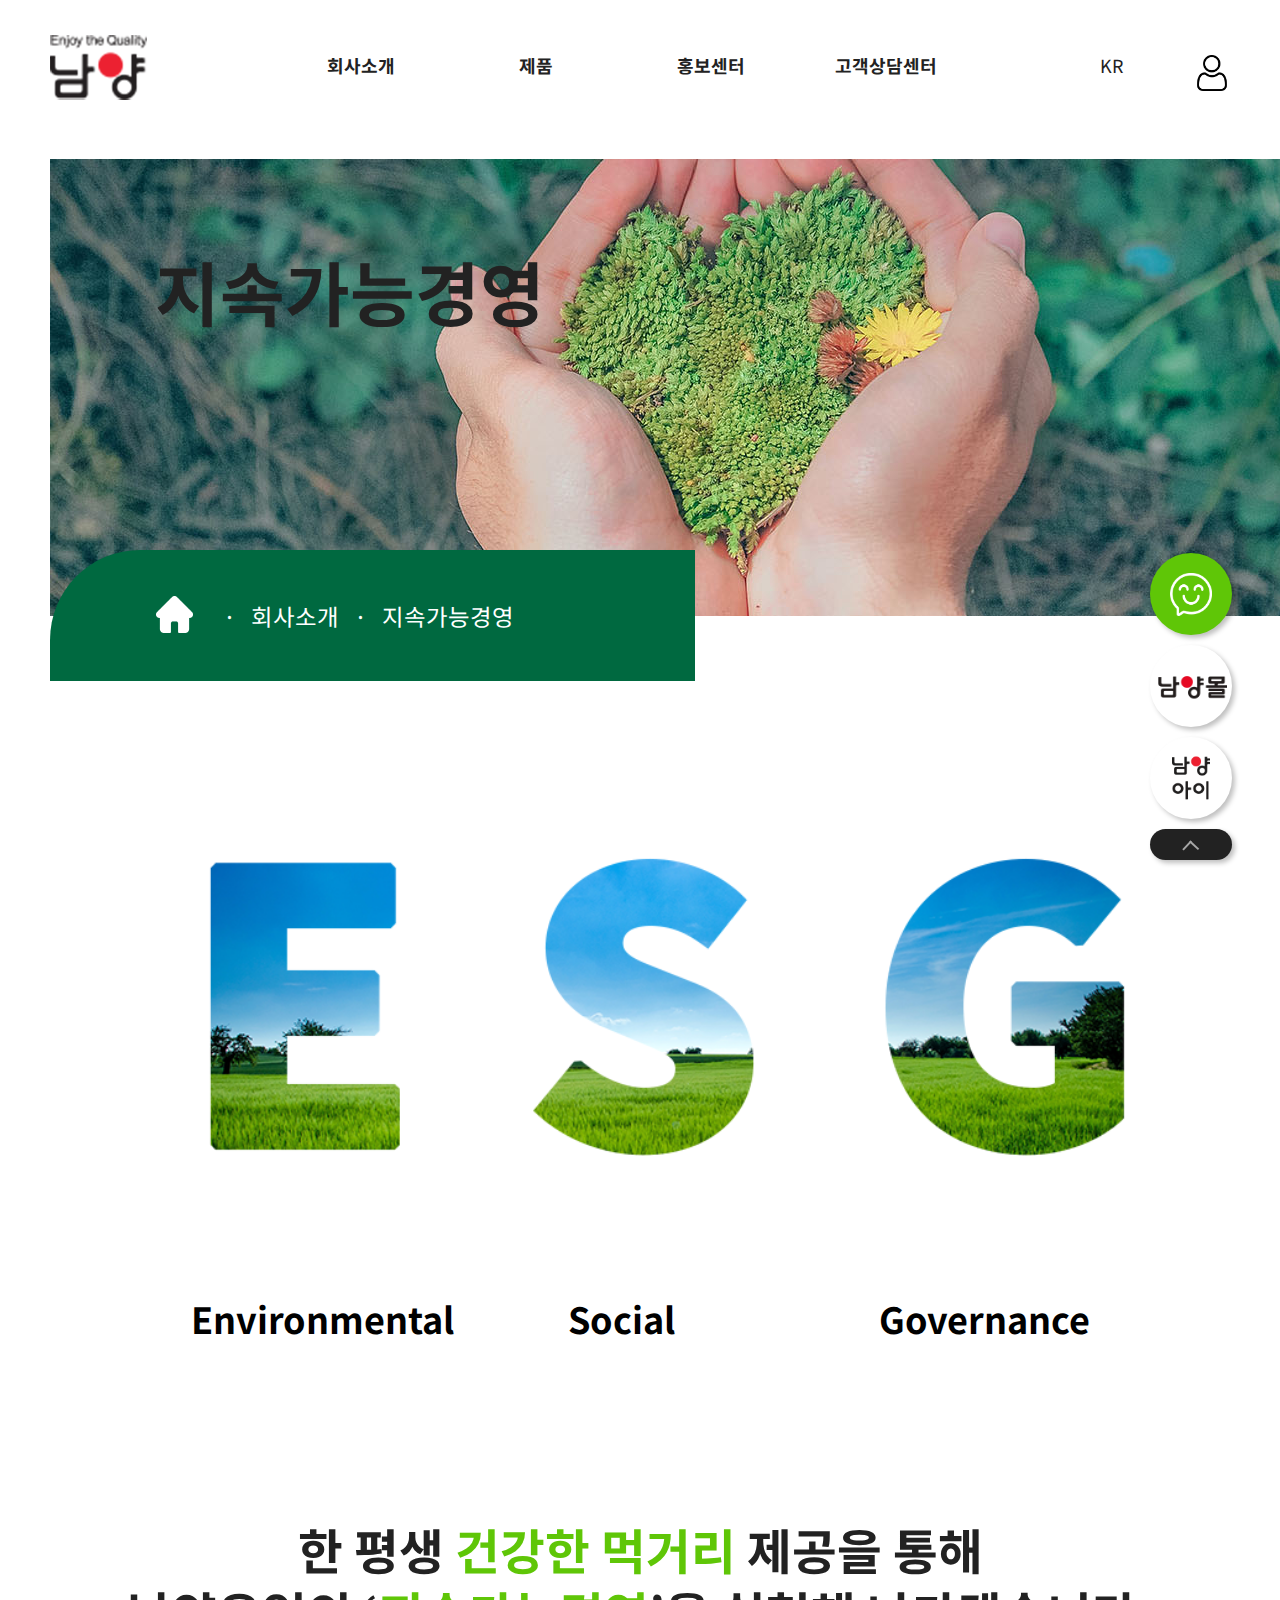
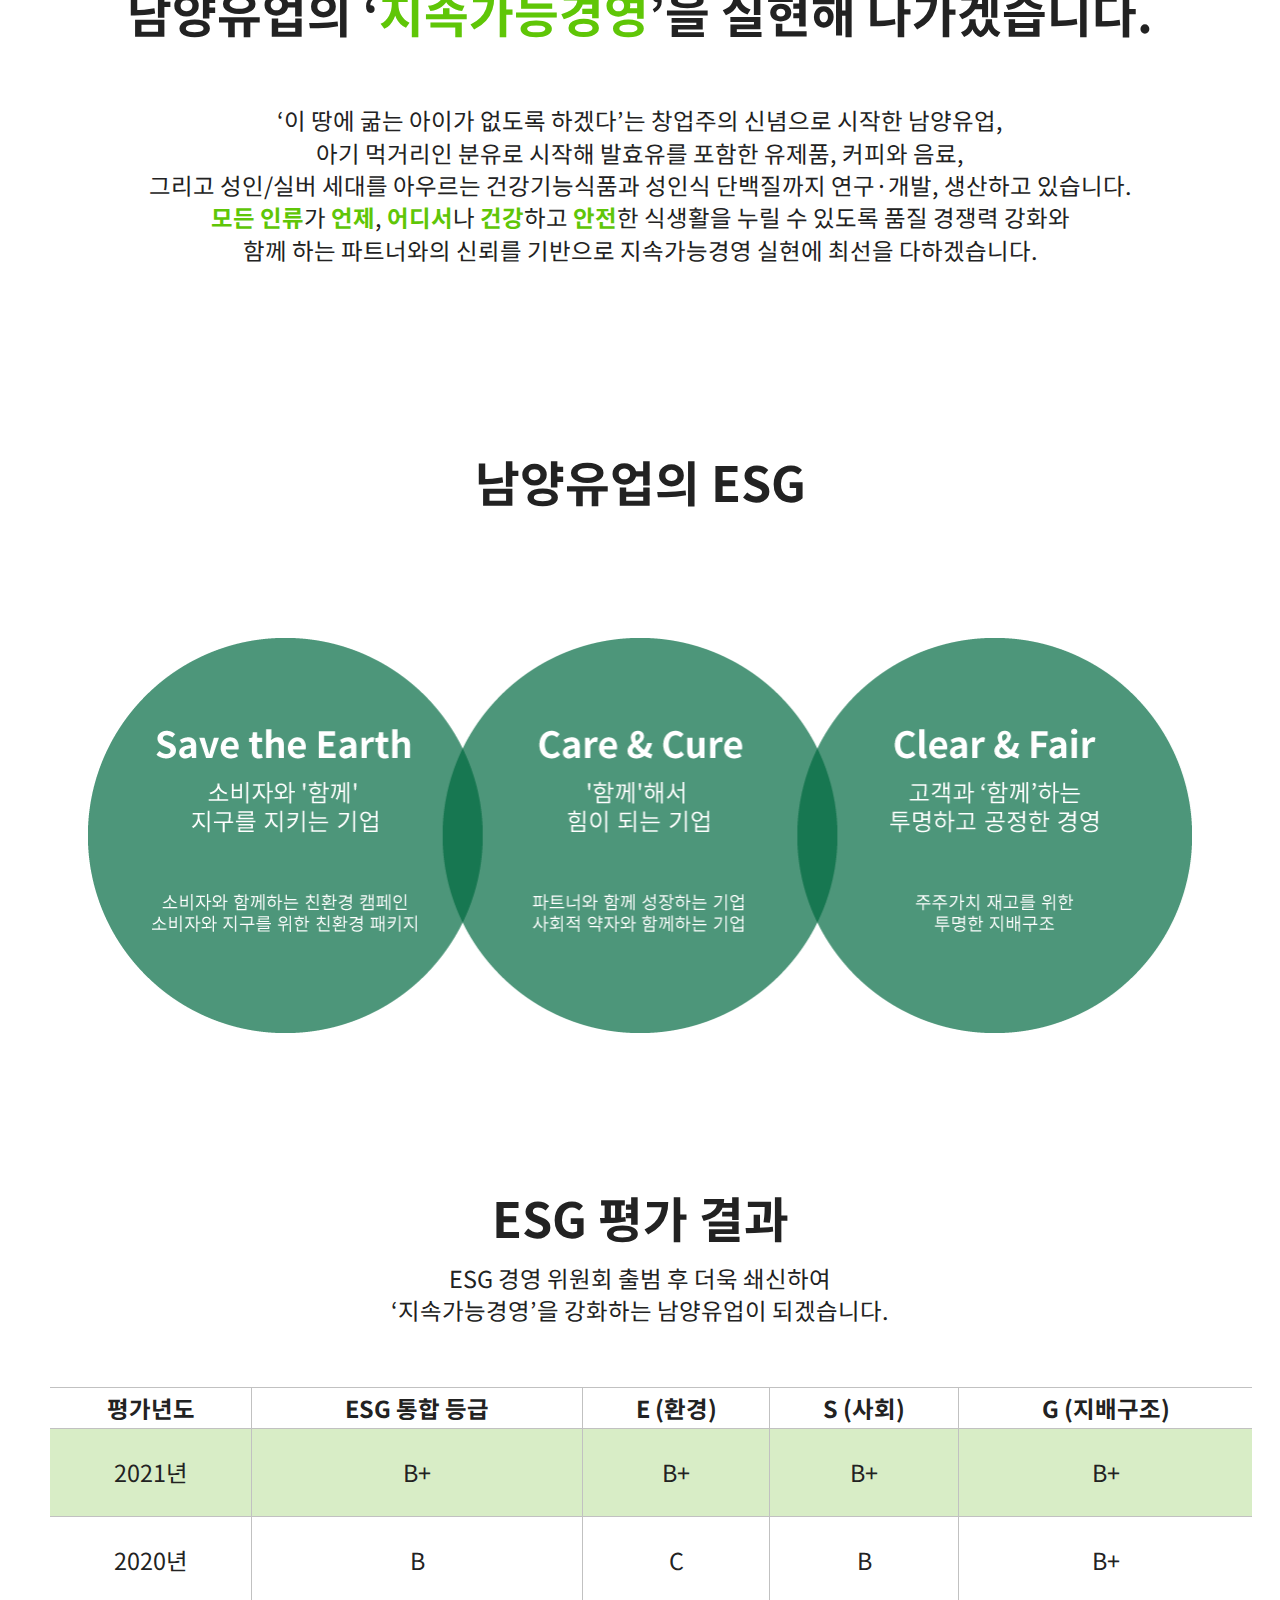
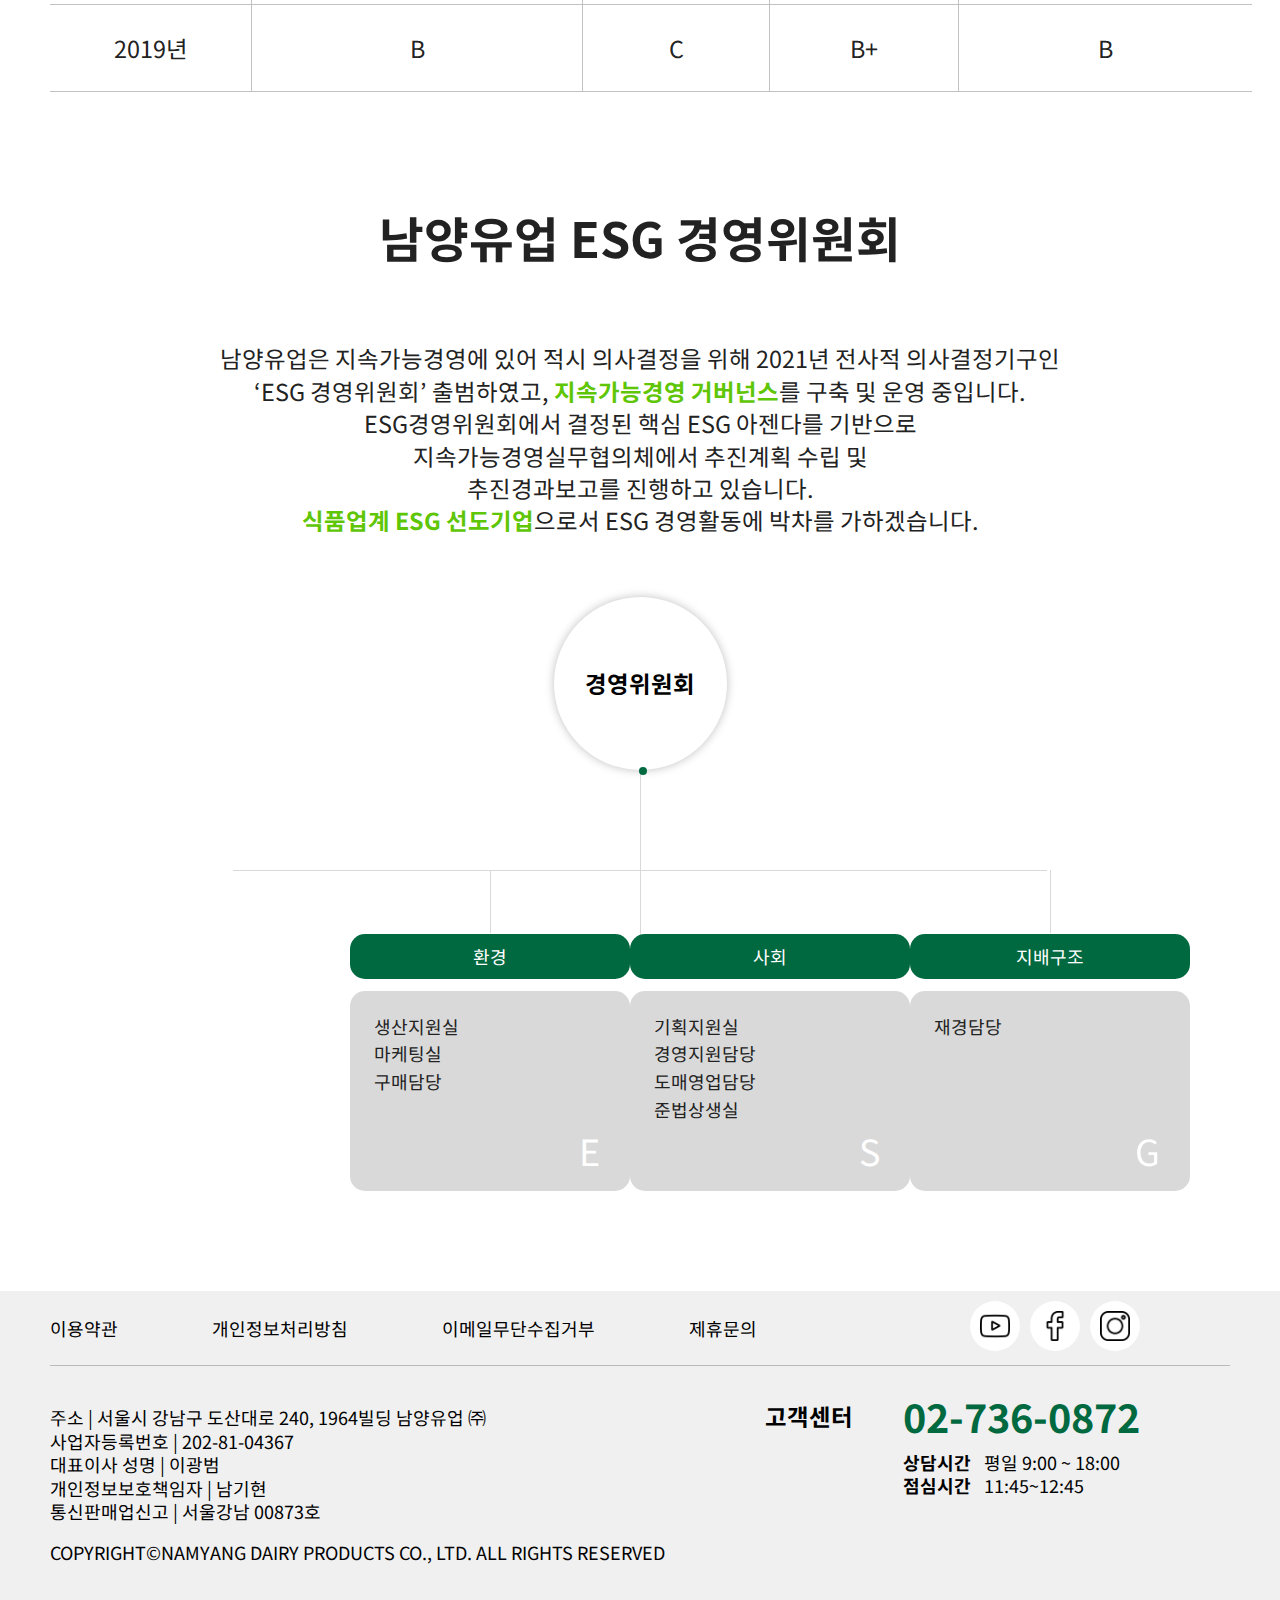
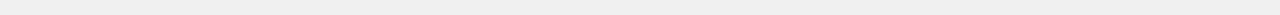
==== sub.html @ 86714fca "220912_1" ====
<!DOCTYPE html>
<html lang="en">
<head>
    <meta charset="UTF-8">
    <meta http-equiv="X-UA-Compatible" content="IE=edge">
    <meta name="viewport" content="width=device-width, initial-scale=1.0">
    <title>남양유업 회사소개</title>

    <link href="css/common.css" rel="stylesheet" type="text/css">
    <link href="css/sub_style.css" rel="stylesheet" type="text/css">

    <script src="js/jquery-3.1.1.min.js"></script>
    <script src="js/jquery-migrate-3.0.0.js"></script>


    <script src="js/header_scroll.js"></script>
    <script src="js/quick.js"></script>
</head>
<body>
<header id="sub_header">
    <div class="inner flex">
      <div class="logo"><a href="index.html"><img src="images/namyang_logo.png" alt="남양유업 로고"></a></div>
      <nav id="nav">
        <ul class="sub_gnb flex">
          <li>
            <a href="sub.html">회사소개</a>
            <ul class="depth2">
              <li><a href="sub.html">남양유업소개</a></li>
              <li><a href="sub.html">품질안전관리</a></li>
              <li><a href="sub.html">지속가능경영</a></li>
            </ul><!--depth2끝-->
          </li><!--회사소개 끝-->
          <li>
            <a href="sub.html">제품</a>
            <ul class="depth2">
              <li><a href="sub.html">우유/두유</a></li>
              <li><a href="sub.html">커피/음료</a></li>
              <li><a href="sub.html">발효유/치즈</a></li>
              <li><a href="sub.html">크림/버터</a></li>
              <li><a href="sub.html">건강식품</a></li>
              <li><a href="sub.html">아기용</a></li>
            </ul><!--depth2끝-->
          </li><!--제품 끝-->
          <li>
            <a href="sub.html">홍보센터</a>
            <ul class="depth2">
              <li><a href="sub.html">남양뉴스</a></li>
              <li><a href="sub.html">영상관</a></li>
            </ul><!--depth2끝-->
          </li><!--홍보센터 끝-->
          <li>
            <a href="sub.html">고객상담센터</a>
          </li><!--고객상담센터 끝-->
        </ul>
      </nav>
      <div class="flex">
        <div class="language">
          <p class="btn_lang">KR</p>
          <div id="content">
            <p>KR</p>
            <p>EN</p>
            <p>CN</p>
          </div>
        </div>
        <div class="header_icon">
          <a href="#"><img src="images/mypage_black.png"></a>
        </div>
      </div>
    </div>
  </header>
  <div class="inner">
    <section id="main_tit">
      <img src="images/sub_main.jpg" alt="지속가능경영 사진">
      <h1>지속가능경영</h1>
      <div class="tit_bread flex">
        <img src="images/home.png" alt="홈 아이콘">
        <p><span>·</span>회사소개<span>·</span>지속가능경영</p>
      </div>
    </section>
    <section id="section1">
      <div class="esg">
        <img src="images/ESG.png" alt="ESG 글씨">
        <div class="esg_txt flex">
          <p>Environmental</p>
          <p>Social</p>
          <p>Governance</p>
        </div>
      </div>
    </section>
    <section id="section2">
      <h2 class="sec2_tit">
        한 평생 <span>건강한 먹거리</span> 제공을 통해<br>
        남양유업의 ‘<span>지속가능경영</span>’을 실현해 나가겠습니다.
      </h2>
      <p class="sec2_txt">
        ‘이 땅에 굶는 아이가 없도록 하겠다’는 창업주의 신념으로 시작한 남양유업,<br>
        아기 먹거리인 분유로 시작해 발효유를 포함한 유제품, 커피와 음료,<br>
        그리고 성인/실버 세대를 아우르는 건강기능식품과 성인식 단백질까지 연구·개발, 생산하고 있습니다.<br>
        <span>모든 인류</span>가 <span>언제</span>, <span>어디서</span>나 <span>건강</span>하고 <span>안전</span>한 식생활을 누릴 수 있도록 품질 경쟁력 강화와<br>
        함께 하는 파트너와의 신뢰를 기반으로 지속가능경영 실현에 최선을 다하겠습니다.
      </p>
    </section>
    <section id="section3">
      <h2 class="sec3_tit">남양유업의 ESG</h2>
      <img src="images/sub_pc.png" alt="남양유업 ESG 설명" class="circle_txt">
    </section>
    <section id="section4">
      <h2 class="sec4_tit">ESG 평가 결과</h2>
      <p class="sec4_txt">ESG 경영 위원회 출범 후 더욱 쇄신하여<br>
        ‘지속가능경영’을 강화하는 남양유업이 되겠습니다.</p>
      <div class="sec4_table">
        <table border="0">
          <tr>
            <th>평가년도</th>
            <th>ESG 통합 등급</th>
            <th>E (환경)</th>
            <th>S (사회)</th>
            <th>G (지배구조)</th>
          </tr>
          <tr>
            <td>2021년</td>
            <td>B+</td>
            <td>B+</td>
            <td>B+</td>
            <td>B+</td>
          </tr>
          <tr>
            <td>2020년</td>
            <td>B</td>
            <td>C</td>
            <td>B</td>
            <td>B+</td>
          </tr>
          <tr>
            <td>2019년</td>
            <td>B</td>
            <td>C</td>
            <td>B+</td>
            <td>B</td>
          </tr>
        </table>
      </div>
    </section>
    <section id="section5">
      <h2 class="sec5_tit">남양유업 ESG 경영위원회</h2>
      <p class="sec5_txt">
        남양유업은 지속가능경영에 있어 적시 의사결정을 위해 2021년 전사적 의사결정기구인<br>
        ‘ESG 경영위원회’ 출범하였고, <span>지속가능경영 거버넌스</span>를 구축 및 운영 중입니다.<br>
        ESG경영위원회에서 결정된 핵심 ESG 아젠다를 기반으로 <br>
        지속가능경영실무협의체에서 추진계획 수립 및<br>
        추진경과보고를 진행하고 있습니다. <br>
        <span>식품업계 ESG 선도기업</span>으로서 ESG 경영활동에 박차를 가하겠습니다.
      </p>
      <div class="sec5_chart">
        <p><span>경영위원회</span></p>
        <div class="flex">
          <div class="chart_cont">
            <p class="cont_tit">환경</p>
            <div>
              <p>생산지원실</p>
              <p>마케팅실</p>
              <p>구매담당</p>
            </div>
            <p class="cont_eng">E</p>
          </div>
          <div class="chart_cont">
            <p class="cont_tit">사회</p>
            <div>
              <p>기획지원실</p>
              <p>경영지원담당</p>
              <p>도매영업담당</p>
              <p>준법상생실</p>
            </div>
            <p class="cont_eng">S</p>
          </div>
          <div class="chart_cont">
            <p class="cont_tit">지배구조</p>
            <div>
              <p>재경담당</p>
            </div>
            <p class="cont_eng">G</p>
          </div>
        </div>
      </div>
    </section>
  </div>
  <footer id="footer">
    <div class="inner">
      <div class="foot_top flex">
        <div class="flex">
          <div class="foot_txt1 flex">
            <a href="#none">이용약관</a>
            <a href="#none">개인정보처리방침</a>
            <a href="#none">이메일무단수집거부</a>
            <a href="#none">제휴문의</a>
          </div>
          <div class="foot_icon flex">
            <a href="#none"><span><img src="images/youtube.png" alt="유튜브아이콘"></span></a>
            <a href="#none"><span><img src="images/facebook.png" alt="페이스북아이콘"></span></a>
            <a href="#none"><span><img src="images/instagram.png" alt="인스타그램아이콘"></span></a>
          </div>
        </div>
      </div> <!--top-->
      <div class="foot_bottom flex">
        <div class="foot_txt2">
          <p>주소 | 서울시 강남구 도산대로 240, 1964빌딩 남양유업 ㈜</p>
          <p>사업자등록번호 |  202-81-04367</p>
          <p>대표이사 성명 | 이광범</p>
          <p>개인정보보호책임자 | 남기현</p>
          <p>통신판매업신고 | 서울강남 00873호</p>
          <p>COPYRIGHT©NAMYANG DAIRY PRODUCTS CO., LTD. ALL RIGHTS RESERVED</p>
        </div>
        <div class="foot_txt3 flex">
          <h4>고객센터</h4>
          <div>
            <a href="#none">02-736-0872</a>
            <p><b>상담시간</b>평일  9:00 ~ 18:00</p>
            <p><b>점심시간</b>11:45~12:45</p>
          </div>
        </div>
      </div> <!--bottom-->
    </div> <!--inner-->
  </footer>
  <div id="quick_btn">
    <div class="consulting">
      <button class="con_btn"><span><img src="images/consulting_icon.png" alt="상담하기"></span></button>
      <div class="consulting_box">
        <h4><span>제품</span>과 <span>가정배달</span>에 관련된 상담은<br>
          여기에 적어주세요</h4>
        <div>
          <div class="name">
            <label>이름을 입력해주세요.</label>
            <input type="text" placeholder="이름을 입력해주세요.">
          </div>
          <div class="phone">
            <label>전화번호를 입력해주세요.</label>
            <input type="text" placeholder="전화번호를 입력해주세요.">
          </div>
          <textarea placeholder="내용을 입력해주세요."></textarea>
        </div>
        <button>제출하기</button>
      </div>
    </div>
    <div class="namyangmall">
      <button class="mall_btn"><span><img src="images/namyangmall_logo.png" alt="남양몰"></span></button>
      <a href="#none"><img src="images/quick_namyangmall.jpg" alt="남양몰 배너" class="mall_on"></a>
    </div>
    <div class="namyangi">
      <button class="i_btn"><span><img src="images/namyangi_logo.png" alt="남양아이"></span></button>
     <a href="#none"><img src="images/quick_namyangi.jpg" alt="남양아이 배너" class="i_on"></a>
    </div>
    <button class="top_btn">위로가기</button>
  </div>
</body>
</html>
---- css/common.css ----
@charset "utf-8";

/*googleips 웹폰트 css 파일 불러오기*/
@import url('https://fonts.googleapis.com/css2?family=Noto+Sans+KR:wght@400;700&display=swap');
/*font-family: 'Nanum Gothic', sans-serif;
font-family: 'Nanum Myeongjo', serif;
font-family: 'Galada', cursive; */


/* 저장된 글꼴 파일 선언*/
/* @font-face { font-family : font_gothic;    
                src : url(../font/NanumGothic.ttf); }  */
/* 웹사이트의 글꼴 파일 선언*/
/* @font-face { font-family : font_gothic;    
                src : url(http://uhbee.com/nanum.eot) ; }   */


* {margin:0; padding:0;
   font-size: inherit;
   font-weight: inherit;color:inherit}
html{font-size:18px; line-height:1.15em;}
body{ 
      color:#222222;
      font-family: 'Noto Sans KR', sans-serif }
ul, ol, li{list-style-type:none}
svg,img,embed,object,iframe,fieldset {
  vertical-align: bottom;border:none;}
hr {clear:both;border:none}
a {color:inherit;text-decoration:none;background-color:transparent}
b,strong {font-weight: bolder;}
small {font-size: 80%;}
sub,sup {font-size: 75%;line-height: 0;position: relative;vertical-align: baseline;}
sub {bottom: -0.25em;}
sup {  top: -0.5em;}
table{border-collapse:collapse}
caption {  text-align: left;}
td,th { vertical-align: top; padding: 0;}
th { text-align: left;  font-weight: bold; }

button,input,optgroup,select,textarea {-webkit-appearance: none; /* 1 */
  appearance: none;
  vertical-align: middle;
  color: inherit;
  font: inherit;
  background: transparent;
  padding: 0;
  margin: 0;
  border-radius: 0;
  text-align: inherit;
  text-transform: inherit; /* 2 */
  color:inherit;font-size:inherit;
  font-family:inherit;
  outline:0
}
[type="checkbox"] {
  -webkit-appearance: checkbox;
  appearance: checkbox;
}

[type="radio"] {
  -webkit-appearance: radio;
  appearance: radio;
}
/*** Correct cursors for clickable elements. */
button,[type="button"],[type="reset"],[type="submit"] {
  cursor: pointer;
}

button:disabled,[type="button"]:disabled,[type="reset"]:disabled,[type="submit"]:disabled {
  cursor: default;
}
select:disabled {
  opacity: inherit;
}
progress {
  vertical-align: baseline;
}
textarea {
  overflow: auto;
}

[type="number"]::-webkit-inner-spin-button,
[type="number"]::-webkit-outer-spin-button {
  height: auto;
}
[type="search"] {
  outline-offset: -2px; /* 1 */
}
[type="search"]::-webkit-search-decoration {
  -webkit-appearance: none;
}
::-webkit-file-upload-button {
  -webkit-appearance: button; /* 1 */
  font: inherit; /* 2 */
}
label[for] {
  cursor: pointer;
}
details {
  display: block;
}
summary {
  display: list-item;
}
---- css/sub_style.css ----
#wrap{
    overflow: hidden;
}

.inner{
    max-width:1920px; 
    /* min-width: 1200px;  */ /**반응형에서는 더이상 작아지면 안된다고 하는 것을 조심해야함. 반응형은 계속 작아져야함.**/
    margin: 0 auto;
    padding: 0 50px;
    box-sizing: border-box; /*box-sizing 안 주면 실질적으로 padding 때문에 width가  커짐*/
}

.flex{
    display: flex;
    flex-direction: row;
    flex-wrap: nowrap;
}

button{
    border: none;
}

b{
    font-weight: normal;
    display: block;
}

h1{
    font-size: 3.9rem;
    font-weight: 700;
    line-height: 5rem;
}

h2{
    font-size: 2.7rem;
    font-weight: 700;
    line-height: 5rem;}


#sub_header{}
#section{}
#footer{}

/*********************header****************************/
#sub_header{
    z-index: 9;
    position: absolute;
    width: 100%;
    height: 110px;
    /* padding-top: 55px; */
    transition: 1.5s;
    background-color: #ffffff;
}
#sub_header.on{
    background-color: #ffffff;
    color: #222222;
   height: 200px;
    transition: 0.5s;
}
#sub_header.on::before{
    content: '';
    width: 100%;
    height: 1px;
    background-color: #c7c7c7;
    display: block;
    position: absolute;
    top: 127px;
}
#sub_header .logo{
    padding-top: 35px;
}
#sub_header .logo a{
    width: 100%;
}
#sub_header .language{
    margin-right: 46px;
    width: 48px;
    padding-top: 55px;
}
#sub_header .language .btn_lang{
    height: 26px;
    color: #222222;
    align-items: center;
    transition: 1.5s;
    cursor: pointer;
}
#sub_header .language .btn_lang.on{
    color: #000000;
    transition: 0.5s;
}
#sub_header .language #content{
    background-color: #ffffff;
    width: 48px;
    height: 117px;
    border-radius: 10px;
    text-align: center;
    box-shadow: 0 0 4px rgba(0,0,0,0.2);
    margin-top: 20px;
    display: none;
    cursor: pointer;
}
#sub_header .language #content p{
    padding: 8px 0;
}


#sub_header .header_icon{
    padding-top: 55px;
}
#sub_header .header_icon img{
    height: 36px;
}
/*********************nav****************************/
#sub_header .flex{
    justify-content: space-between;
}
#sub_header .sub_gnb{
    padding-top: 55px;
}
#sub_header .sub_gnb > li{
    width: 115px;
    text-align: center;
    margin: 0 30px;
    position: relative;
}
#sub_header .sub_gnb > li > a{
    display: block;
    /* line-height: 100px; */
    font-size: 1rem;
    position: relative;
    font-weight: 700;
    color: #222222;
    height: 66px;
    transition: 1.5s;
}
#sub_header .sub_gnb > li > a.on{
    color: #000000;
    transition: 0.5s;
}
#sub_header .sub_gnb >li >a:hover{
    color:#006940;
}
#sub_header .sub_gnb > li > a::after{
    content: '';
    display: block;
    width: 100%;
    height: 3px;
    background-color: #006940;
    position: absolute;
    top: 70px;
    left: 0;
    transform: scaleX(0);
    transition: 0.5s;
}
#sub_header .sub_gnb > li > a:hover::after{
    transform: scaleX(1);
} /*추가적인  디자인 하고 싶을 때 이런 구조로 하기.*/
#sub_header .sub_gnb .depth2{
    position: absolute; /*top left bottom right 안 주면 그자리 그대로*/
    width: 100%; /*부모에 맞춰서 100%. 부모에게 position: relative 주기*/
    height: 0;
    overflow: hidden; /*height가 0이기때문에 숨겨짐*/
    /* margin: 25px 0; */
}
/*#sub_header .gnb li:hover depth2{hegith:200px; transition: 0.5s;}를 주면 각각의 li를 선택했을 때 그 li의 ul들만 나옴.*/
#sub_header .sub_gnb:hover .depth2{
    height: 200px; 
    transition: 0.5s;
    padding: 20px 0;
}
#sub_header .sub_gnb .depth2 a{
    display: block;
    padding: 10.5px 0;
    text-align: center;
    font-size: 1rem; /*원하는 크기 나누기 기존 크기*/
    font-weight: 400;
    color: #222222;
    box-sizing: border-box;
}
#sub_header .sub_gnb .depth2 a:hover{
    font-weight: 700;
    color: #006940;
}
#sub_header .sub_gnb::before{
    content: '';
    display: block;
    width: 100%;
    height: 0px;
    background-color: #ffffff;
    position: absolute;
    left: 0;
    top: 128px;
    transition: 0.8s;
} /* nav 펼쳐진는 부분 */
#sub_header .sub_gnb:hover::before{
    height: 372px;
    transition: 0.5s;
    padding: 15px 0;
}

/***********************header.scroll********************/
#sub_header.scroll{
    background-color: #ffffff; 
    height: 128px;transition: top 0.5s;
    z-index: 10;
    position: fixed;
}
#sub_header.scroll .gnb > li > a {
    color: #222222;
}
#sub_header.scroll .language .btn_lang{
    color: #222222;
}




/*********************main_tit****************************/
#main_tit{
    padding-top: 159px;
    position: relative;
    z-index: -1;
}
#main_tit::after{
    content: '';
    background-color: #006940;
    width: 645px;
    height: 131px;
    border-top-left-radius: 90px;
    position: absolute;
    bottom: -65px;
    left: 0;
    z-index: 2;
}
#main_tit img{
    display: block;
    margin-left: auto;
}
#main_tit h1{
    position: absolute;
    top: 40%;
    left: 105px;
}
#main_tit .tit_bread{
    align-items: left;
    position: absolute;
    bottom: -17px;
    left: 106px;
    z-index: 3;
}
#main_tit .tit_bread img{
    width: 37px;
    height: 37px;
}
#main_tit .tit_bread p{
    font-size: 1.3rem;
    color: #ffffff;
    padding-left: 15px;
    padding-top: 10px;
}
#main_tit .tit_bread p span{
    padding: 0 15px;
}


/*********************section1****************************/
#section1{
    padding-top: 165px;
}
#section1 .esg img{
    display: block;
    margin: 0 auto;
    width: 1236px;
}
#section1 .esg .esg_txt{
    text-align: center;
    display: block;
}
#section1 .esg .esg_txt p{
    display: inline;
    color: #000000;
    font-size: 2rem;
    font-weight: 700;
}
#section1 .esg .esg_txt p:nth-child(1){
    padding-right: 110px;
}
#section1 .esg .esg_txt p:nth-child(2){
    padding-right: 200px;
}



/*********************section2****************************/
#section2 {
    padding-top: 182px;
}
#section2 .sec2_tit{
    text-align: center;
    line-height: 3.5rem;
}
#section2 .sec2_tit span{
    color: #5FC607;
}
#section2 .sec2_txt{
    font-size: 1.3rem;
    text-align: center;
    line-height: 1.8rem;
    padding-top: 60px;
}
#section2 .sec2_txt span{
    color: #5FC607;
    font-weight: 700;
}


/*********************section3****************************/
#section3{
    padding-top: 170px;
}
#section3 .sec3_tit{
    text-align: center;
}
#section3 .circle_txt{
    width: 1104px;
    display: block;
    margin: 0 auto;
    padding-top: 60px;
}

/*********************section4****************************/
#section4{
    padding-top: 86px;
}
#section4 .sec4_tit{
    text-align: center;
}
#section4 .sec4_txt{
    text-align: center;
    font-size: 1.3rem;
    line-height: 1.8rem;
    padding-bottom: 60px;
}
#section4 table {
    width: 1202px;
    border-top: 1px solid #c1c1c1;
    border-collapse: collapse;
    margin: 0 auto;
}
#section4 table th, #section4 table td {
    border-bottom: 1px solid #c1c1c1;
    border-left: 1px solid #c1c1c1;
    padding: 10px;
    text-align: center;
    font-size: 1.3rem;
}
#section4 table th{
    padding: 10px 0;
}
#section4 table td{
    padding: 33px 0;
}
#section4 table th:first-child, #section4 table td:first-child {
    border-left: none;
}
#section4 .sec4_table table tr:nth-child(2){
    background-color: rgba(125,194, 66, 0.3);
}


/*********************section5****************************/
#section5{
    padding-top: 100px;
    padding-bottom: 100px;
}
#section5 .sec5_tit{
    text-align: center;
}
#section5 .sec5_txt{
    text-align: center;
    font-size: 1.3rem;
    line-height: 1.8rem;
    padding-top: 60px;
}
#section5 .sec5_txt span{
    color: #5FC607;
    font-weight: 700;
}
#section5 .sec5_chart{
    position: relative;
    padding-top: 60px;
}
#section5 .sec5_chart::before{
    content: ''; 
    display: block; 
    width: 1px; 
    height: 164px;
    background-color: #d9d9d9; 
    position: absolute; 
    top: 234px; 
    left: 50%;
}
#section5 .sec5_chart > p span{
    background-color: #ffffff;
    border-radius: 50%;
    display: block;
    width: 173px;
    height: 173px;
    /* text-align: center; */
    display: flex;
    align-items: center;
    justify-content: center;
    box-shadow: 0 0 10px rgba(0,0,0,0.25);
    color: #000000;
    font-size: 1.3rem;
    font-weight: 700;
    margin: 0 auto;
    position: relative;
}

#section5 .sec5_chart > p::before{
    content: '';
    display: block;
    width: 8px;
    height: 8px;
    background: #006940;
    border-radius: 50%;
    position: absolute;
    top: 230px;
    left: 49.9%;
    z-index: 3;
}
#section5 .sec5_chart .flex{
    justify-content: space-around;
}
#section5 .sec5_chart > div{
    padding-top: 164px;
    margin: 0 300px;
    position: relative;
}
#section5 .sec5_chart > div::before{
    content: ''; 
    display: block; 
    width: 814px; 
    height: 1px;
    background-color: #d9d9d9; 
    position: absolute; 
    top: 100px; 
    left: auto;
}
#section5 .sec5_chart .chart_cont .cont_tit{
    display: block;
    /* width: 280px;
    height: 50px; */
    background-color: #006940;
    color: #ffffff;
    border-radius: 15px;
    text-align: center;
    padding: 12px 0;
}

#section5 .sec5_chart div .chart_cont{
    position: relative;
}
#section5 .sec5_chart div .chart_cont::before{
    content: ''; 
    display: block; 
    width: 1px; 
    height: 63px;
    background-color: #d9d9d9; 
    position: absolute; 
    top: -64px; 
    left: 50%;
}
#section5 .sec5_chart div .chart_cont:nth-child(2):before{
    display: none;
}
#section5 .sec5_chart div .chart_cont div{
    width: 280px;
    height: 200px;
    background-color: #d9d9d9;
    border-radius: 15px;
    margin-top: 12px;
}
#section5 .sec5_chart div .chart_cont div p{
    margin-bottom: 7px;
    margin-left: 24px;
}
#section5 .sec5_chart div .chart_cont div p:nth-child(1){
    padding-top: 25px;
}
#section5 .sec5_chart div .chart_cont .cont_eng{
    display: block;
    font-size: 2rem;
    color: #ffffff;
    position: absolute;
    bottom: 30px;
    right: 30px;
    z-index: 5;
}













/*********************footer****************************/

#footer{
    background-color: #f0f0f0;
    color: #000000;
}
#footer .foot_top {
    border-bottom: 1px solid #bababa;
}
#footer .inner .flex {
    justify-content: space-between;
}
#footer .inner .foot_top .flex{
    justify-content: space-between;
}
#footer .inner .foot_top > .flex{
    justify-content: space-between;
    width: 100%;
    margin-right: 90px;
}
#footer .foot_top .flex .foot_txt1 a{
    margin: 27px 47px;
}
#footer .foot_top .flex .foot_txt1 a:hover{
    color: #006940;
    font-weight: 700;
}
#footer .foot_top .flex .foot_txt1 a:first-child{
    margin-left: 0;
}
#footer .foot_top .foot_icon a span{
    background-color: #fff;
    border-radius: 50%;
    display: block;
    width: 50px;
    height: 50px;
    /* text-align: center; */
    display: flex;
    align-items: center;
    justify-content: center;
    margin: 10px;
}
#footer .foot_top .foot_icon a:hover span{
    background-color: #5FC607;
}
#footer .foot_top .foot_icon a span:last-child{
    margin-right: 0;
}
#footer .foot_top .foot_icon a img{
    width:30px;
}

#footer .foot_bottom .foot_txt2{
    padding-top: 40px;
    line-height: 1.3rem;
    padding-bottom: 50px;
}
#footer .foot_bottom .foot_txt2 p:last-child{
    padding-top: 18px;
}
#footer .foot_bottom .foot_txt3{
    padding-top: 40px;
    margin-right: 90px;
}
#footer .foot_bottom .foot_txt3 h4{
    font-size: 1.3rem;
    font-weight: 700;
    padding-right: 50px;
}
#footer .foot_bottom .foot_txt3 div a{
    font-size: 2.2rem;
    font-weight: 700;
    color: #006940;
}
#footer .foot_bottom .foot_txt3 div p b{
    display: inline-block;
    font-weight: 700;
    padding-right: 13px;
}
#footer .foot_bottom .foot_txt3 div p{
    line-height: 1.3rem;
}
#footer .foot_bottom .foot_txt3 div p:nth-of-type(1){
    padding-top: 15px;
}

/**********************quick_btn************************/
#quick_btn{
    position: fixed;
    right: 48px;
    bottom: 40px;
}
#quick_btn div button{
    display: block;
    padding-top: 10px;
}
#quick_btn .consulting .con_btn img{
    height: 43px;
}
#quick_btn .consulting .con_btn span{
    background-color: #5FC607;
    border-radius: 50%;
    display: block;
    width: 82px;
    height: 82px;
    /* text-align: center; */
    display: flex;
    align-items: center;
    justify-content: center;
    box-shadow: 3px 3px 5px rgba(0,0,0,0.25);
}
#quick_btn .namyangmall .mall_btn img{
    height: 29px;
}
#quick_btn .namyangi .i_btn img{
    height: 60px;
}
#quick_btn .namyangmall .mall_btn span, #quick_btn .namyangi .i_btn span{
    background-color: #fff;
    border-radius: 50%;
    display: block;
    width: 82px;
    height: 82px;
    /* text-align: center; */
    display: flex;
    align-items: center;
    justify-content: center;
    box-shadow: 3px 3px 5px rgba(0,0,0,0.25);
}
#quick_btn .top_btn{
    background-color: #222222;
    /* padding: 0 30px 8px 30px; */
    width: 82px;
    height: 31px;
    border-radius: 50px;
    margin-top: 10px;
    font-size: 0px;
    box-shadow: 3px 3px 5px rgba(0,0,0,0.25);
}
#quick_btn .top_btn::after{
    content: ''; 
    display: block; 
    width:10px; 
    height:10px;
    border-bottom:2px solid #a7a7a7; 
    border-right: 2px solid #a7a7a7; 
    margin: auto;
    transform: rotate(223deg) translate(5px, 5px);
    text-align: center;
}

/**클릭시**/
/* #quick_btn div, #quick_btn button{
    box-shadow: 4px 3px 4px rgba(0,0,0,0.25) ;
    border-radius: 50%;
} */
#quick_btn .consulting{
    position: relative;
}
#quick_btn .consulting .consulting_box{
    background-color: #f3f3f3;
    border-radius: 10px;
    padding: 30px;
    position: absolute;
    top: -0px;
    right: 0;
    display: none;
    opacity: 0;
}
#quick_btn .consulting .consulting_box.active{
    display: block;
    top: -530px;
    opacity: 1;
}

#quick_btn .consulting .consulting_box h4{
    font-size: 1.3rem;
    font-weight: 700;
    text-align: center;
    line-height: 1.5rem;
}
#quick_btn .consulting .consulting_box h4 span{
    color: #006940; 
}
#quick_btn .consulting .consulting_box div{
    padding-top: 17px;
}
#quick_btn .consulting .consulting_box div div{
    padding-top: 10px;
}
#quick_btn .consulting .consulting_box div div label{
    font-size: 0;
}
#quick_btn .consulting .consulting_box div div:nth-child(2) label{
    position: absolute;
    bottom: 5px;
    left: 75px;
}
#quick_btn .consulting .consulting_box div div input{
    display: block;
    width: 100%;
    border: none;
    border-bottom: 1px solid #989898;
}
#quick_btn .consulting .consulting_box div textarea{
    width: 340px;
    height: 226px;
    margin: 25px 0 10px 0;
    border-color: #989898;
}
#quick_btn .consulting .consulting_box button{
    background-color: #006940;
    padding: 5px 34px;
    border-radius: 50px;
    color: #ffffff;
    font-size: 0.9rem;
    font-weight: 400;
    margin: 0 auto;
}
#quick_btn .namyangi, #quick_btn .namyangmall{
    position: relative;
}
#quick_btn .namyangi .i_on, #quick_btn .namyangmall .mall_on{
    position: absolute;
    bottom: 0;
    right: 0;
    z-index: -1;
    border-radius: 50px;
    display: none;
}
#quick_btn .namyangi.active .i_on, #quick_btn .namyangmall.active .mall_on{
    display: block;
}
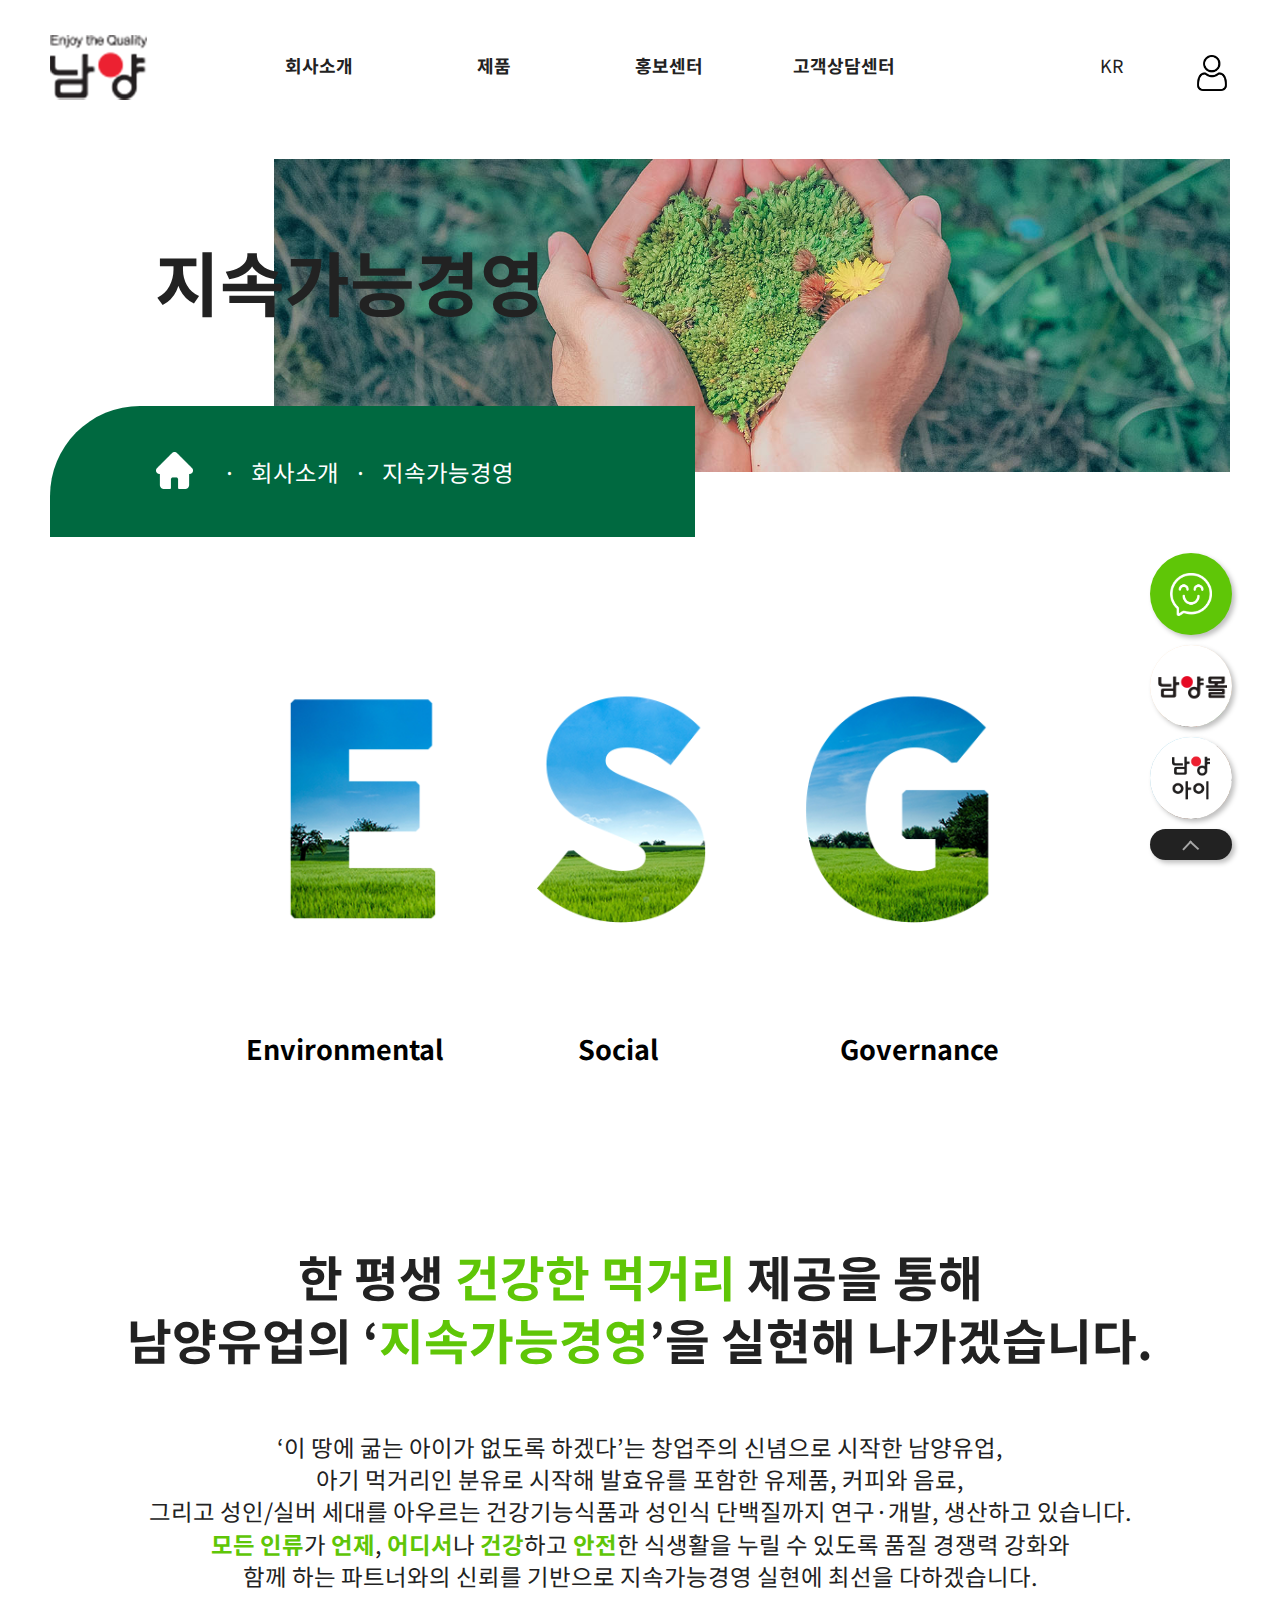
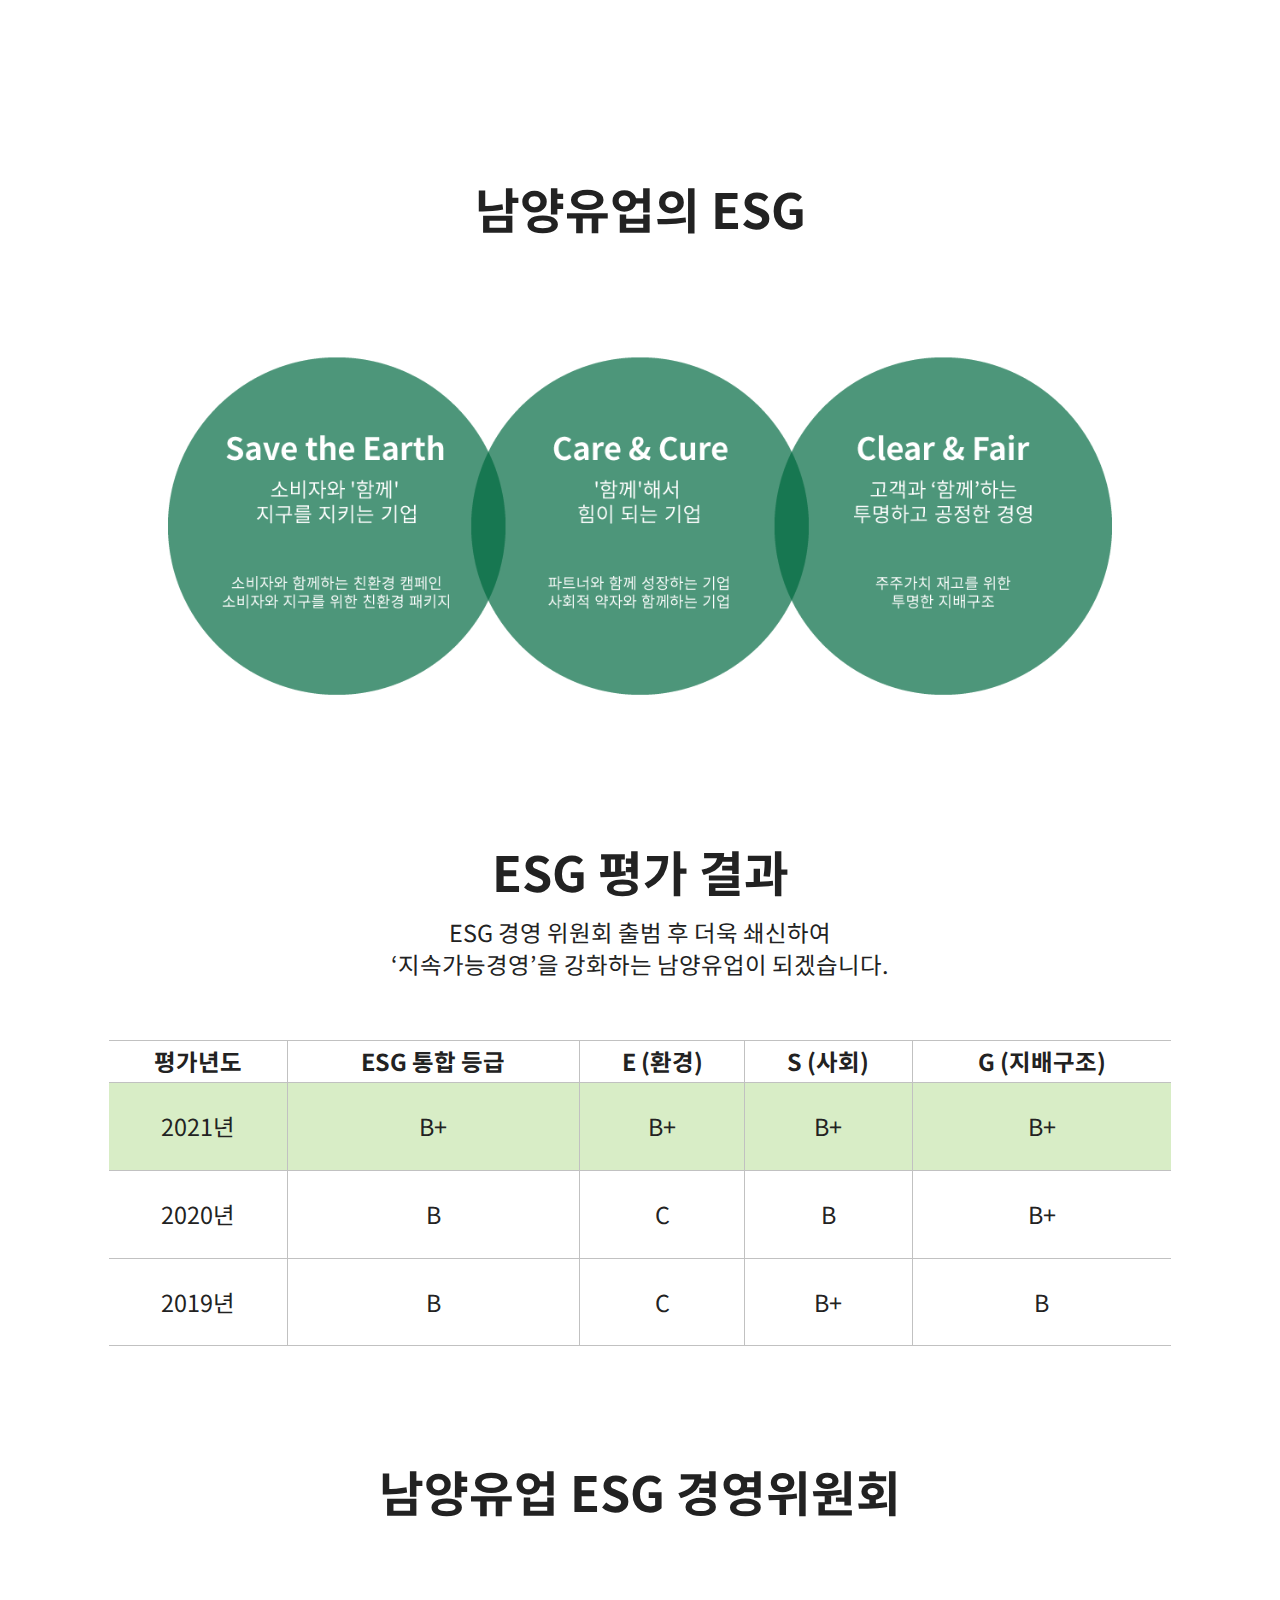
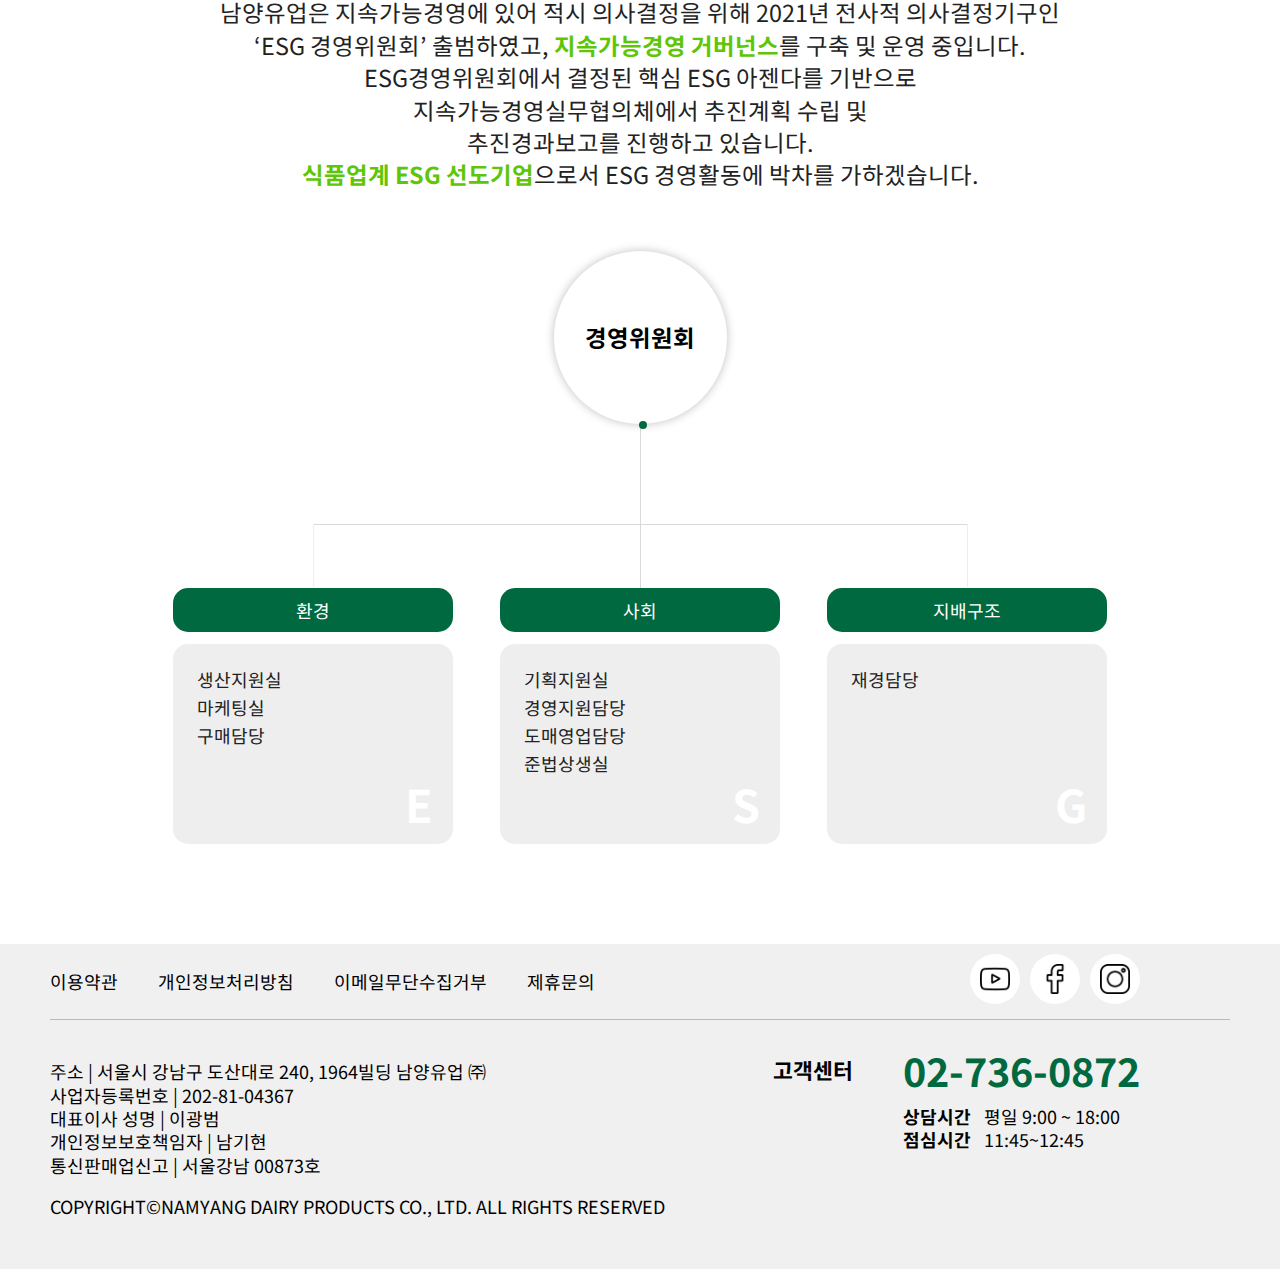
==== commit 9cbbbd53: "220918_1" ====
--- a/sub.html
+++ b/sub.html
@@ -15,6 +15,8 @@
 
     <script src="js/header_scroll.js"></script>
     <script src="js/quick.js"></script>
+    <script src="js/m_nav.js"></script>
+    <script src="js/img.js"></script>
 </head>
 <body>
 <header id="sub_header">
@@ -52,6 +54,45 @@
             <a href="sub.html">고객상담센터</a>
           </li><!--고객상담센터 끝-->
         </ul>
+      </nav>
+      <nav id="m_nav">
+        <div id="popup_nav">
+          <div class="LeftWrap">
+              <a href="#" class="close1">X</a>
+          
+              <div id="wrap_head">
+                <ul id="btn1">
+                   <li><a href="#">회사소개</a>
+                       <ul class="m_sub">
+                         <li><a href="sub.html">남양유업소개</a></li>
+                         <li><a href="sub.html"></a>품질안전관리</li>
+                         <li><a href="sub.html"></a>지속가능경영</li>
+                       </ul>
+                   </li>
+                   <li><a href="#">제품</a>
+                       <ul class="m_sub">
+                         <li><a href="sub.html">우유/두유</a></li>
+                         <li><a href="sub.html">커피/음료</a></li>
+                         <li><a href="sub.html">발효유/치즈</a></li>
+                         <li><a href="sub.html">크림/버터</a></li>
+                         <li><a href="sub.html">건강식품</a></li>
+                         <li><a href="sub.html">아기용</a></li>
+                      </ul>
+                   </li>
+                   <li><a href="#">홍보센터</a>
+                       <ul class="m_sub">
+                         <li><a href="sub.html">남양뉴스</a></li>
+                         <li><a href="sub.html">영상관</a></li>
+                      </ul>
+                   </li>
+                   <li><a href="#">고객상담센터</a>
+                   </li>
+                </ul>
+              </div>
+          </div>
+          </div>
+          <a href="#" class="open1"><span></span><span></span><span></span></a>
+          
       </nav>
       <div class="flex">
         <div class="language">
@@ -239,6 +280,7 @@
           <textarea placeholder="내용을 입력해주세요."></textarea>
         </div>
         <button>제출하기</button>
+        <img src="images/x.png" alt="x아이콘">
       </div>
     </div>
     <div class="namyangmall">
--- a/css/sub_style.css
+++ b/css/sub_style.css
@@ -81,12 +81,12 @@
     height: 26px;
     color: #222222;
     align-items: center;
-    transition: 1.5s;
+    /* transition: 1.5s; */
     cursor: pointer;
 }
 #sub_header .language .btn_lang.on{
     color: #000000;
-    transition: 0.5s;
+    /* transition: 0.5s; */
 }
 #sub_header .language #content{
     background-color: #ffffff;
@@ -131,11 +131,11 @@
     font-weight: 700;
     color: #222222;
     height: 66px;
-    transition: 1.5s;
+    /* transition: 1.5s; */
 }
 #sub_header .sub_gnb > li > a.on{
     color: #000000;
-    transition: 0.5s;
+    /* transition: 0.5s; */
 }
 #sub_header .sub_gnb >li >a:hover{
     color:#006940;
@@ -212,6 +212,100 @@
     color: #222222;
 }
 
+/************************m_nav*****************************/	
+#popup_nav{
+    position: fixed; 
+    width: 100%;
+    height: 100%; 
+    z-index: 99; 
+    right:-100%
+    }
+    .LeftWrap{
+        width:100%; 
+        height:100%; 
+        background:#ffffff;
+        position:absolute; 
+        top:0; 
+        right:0; 
+        z-index:100;
+    }
+	.LeftWrap div{
+        margin:80px 0 0 30px;
+    }
+    .LeftWrap div::after{
+        display: block;
+        content: '';
+        width: 100%;
+        height: 1px;
+        background-color: #222222;
+        position: absolute;       
+        top: 70px;
+        right: 0; 
+    }
+    .LeftWrap #wrap_head #btn1 > li{
+        font-size: 2rem;
+        line-height: 2.5rem;
+        color: #222222;
+        font-weight: 700;
+    }
+    .LeftWrap #wrap_head #btn1 a.active{
+        color: #006940;
+    }
+
+    .LeftWrap #wrap_head #btn1 li ul li{
+        line-height: 1.3rem;
+        font-size: 1rem;
+        font-weight: 400;
+    }
+    .LeftWrap #wrap_head #btn1 li ul li:nth-child(1){
+        padding-top: 10px;
+    }
+    .LeftWrap #wrap_head #btn1 li ul li:last-child{
+        padding-bottom: 10px;
+    }
+	.close1{
+        display:block; 
+        width:30px; 
+        height:30px; 
+        line-height:30px; 
+        font-size:40px; 
+        font-weight:bold; 
+        background:#fff; 
+        color:#222222; 
+        border-radius:15px; 
+        text-align:center; 
+        text-decoration:none; 
+        position:absolute; 
+        top:15px; 
+        right:15px;
+    }
+	.open1{
+        display:none;
+        width:30px;
+        position:absolute;  
+        top:57px; 
+        right:30px; }
+	.open1 span{
+        display:block; 
+        width:30px; 
+        height:4px; 
+        background:#222222; 
+        margin-bottom: 5px;
+    }
+	.open1.scroll span{
+        display:block; 
+        width:30px; 
+        height:4px; 
+        background:#222222; 
+        margin-bottom:5px;
+    }
+#popup_nav #btn1 .m_sub{
+    display: none;
+    }
+	 #btn1{
+        padding:50px;
+    }  
+   /* .active{color: red;} */
 
 
 
@@ -235,10 +329,11 @@
 #main_tit img{
     display: block;
     margin-left: auto;
+    width: 81%;
 }
 #main_tit h1{
     position: absolute;
-    top: 40%;
+    top: 50%;
     left: 105px;
 }
 #main_tit .tit_bread{
@@ -270,7 +365,7 @@
 #section1 .esg img{
     display: block;
     margin: 0 auto;
-    width: 1236px;
+    width: 80%;
 }
 #section1 .esg .esg_txt{
     text-align: center;
@@ -281,12 +376,14 @@
     color: #000000;
     font-size: 2rem;
     font-weight: 700;
+    padding-right: 5%;
 }
 #section1 .esg .esg_txt p:nth-child(1){
-    padding-right: 110px;
+    padding-left: 2%;
+    padding-right: 11%;
 }
 #section1 .esg .esg_txt p:nth-child(2){
-    padding-right: 200px;
+    padding-right: 15%;
 }
 
 
@@ -322,7 +419,7 @@
     text-align: center;
 }
 #section3 .circle_txt{
-    width: 1104px;
+    width: 80%;
     display: block;
     margin: 0 auto;
     padding-top: 60px;
@@ -342,7 +439,7 @@
     padding-bottom: 60px;
 }
 #section4 table {
-    width: 1202px;
+    width: 90%;
     border-top: 1px solid #c1c1c1;
     border-collapse: collapse;
     margin: 0 auto;
@@ -441,7 +538,7 @@
 #section5 .sec5_chart > div::before{
     content: ''; 
     display: block; 
-    width: 814px; 
+    width: 66.7%; 
     height: 1px;
     background-color: #d9d9d9; 
     position: absolute; 
@@ -467,7 +564,7 @@
     display: block; 
     width: 1px; 
     height: 63px;
-    background-color: #d9d9d9; 
+    background-color: #eeeeee; 
     position: absolute; 
     top: -64px; 
     left: 50%;
@@ -478,7 +575,7 @@
 #section5 .sec5_chart div .chart_cont div{
     width: 280px;
     height: 200px;
-    background-color: #d9d9d9;
+    background-color: #eeeeee;
     border-radius: 15px;
     margin-top: 12px;
 }
@@ -491,11 +588,12 @@
 }
 #section5 .sec5_chart div .chart_cont .cont_eng{
     display: block;
-    font-size: 2rem;
+    font-size: 2.5rem;
+    font-weight: 700;
     color: #ffffff;
     position: absolute;
     bottom: 30px;
-    right: 30px;
+    right: 20px;
     z-index: 5;
 }
 
@@ -602,6 +700,7 @@
     position: fixed;
     right: 48px;
     bottom: 40px;
+    z-index: 100;
 }
 #quick_btn div button{
     display: block;
@@ -673,30 +772,37 @@
 #quick_btn .consulting .consulting_box{
     background-color: #f3f3f3;
     border-radius: 10px;
-    padding: 30px;
-    position: absolute;
-    top: -0px;
-    right: 0;
-    display: none;
-    opacity: 0;
+    /* padding: 30px; */
+    position: absolute;
+    bottom: -250px;
+    right: 100px;
+    /* display: none; */
+    z-index: -1;
+    height: 0;
+    overflow: hidden;
+    transition: 0.8s;
+    padding: 0 30px;
+    /* box-sizing: border-box; */
+    /* opacity: 0; */
 }
 #quick_btn .consulting .consulting_box.active{
-    display: block;
-    top: -530px;
-    opacity: 1;
-}
+    /* display: block; */
+    padding: 30px ;
+    height: 480px;
+    /* bottom: 100px; */
+    /* opacity: 1; */
+}
+
 
 #quick_btn .consulting .consulting_box h4{
     font-size: 1.3rem;
     font-weight: 700;
     text-align: center;
     line-height: 1.5rem;
+    padding-top: 20px;
 }
 #quick_btn .consulting .consulting_box h4 span{
     color: #006940; 
-}
-#quick_btn .consulting .consulting_box div{
-    padding-top: 17px;
 }
 #quick_btn .consulting .consulting_box div div{
     padding-top: 10px;
@@ -714,12 +820,20 @@
     width: 100%;
     border: none;
     border-bottom: 1px solid #989898;
+    padding-bottom: 8px;
+    text-align: center;
 }
 #quick_btn .consulting .consulting_box div textarea{
     width: 340px;
     height: 226px;
     margin: 25px 0 10px 0;
-    border-color: #989898;
+    border:none;
+    background-color: #ffffff;
+    border-radius: 10px;
+}
+#quick_btn .consulting .consulting_box div textarea::placeholder{
+    text-align: center;
+    padding-top: 30%;
 }
 #quick_btn .consulting .consulting_box button{
     background-color: #006940;
@@ -729,19 +843,194 @@
     font-size: 0.9rem;
     font-weight: 400;
     margin: 0 auto;
+    margin-top: 10px;
+}
+#quick_btn .consulting .consulting_box img{
+    width: 12px;
+    height: 12px;
+    position: absolute;
+    right: 20px;
+    top: 20px;
+    cursor: pointer;
 }
 #quick_btn .namyangi, #quick_btn .namyangmall{
     position: relative;
 }
-#quick_btn .namyangi .i_on, #quick_btn .namyangmall .mall_on{
+#quick_btn .namyangi a, #quick_btn .namyangmall a{
+    display: block;
     position: absolute;
     bottom: 0;
     right: 0;
     z-index: -1;
     border-radius: 50px;
-    display: none;
-}
-#quick_btn .namyangi.active .i_on, #quick_btn .namyangmall.active .mall_on{
-    display: block;
-}
-
+    height: 82px;
+    /* display: none; */
+    width: 82px;
+    transition: 0.8s;
+    overflow: hidden;
+    
+}
+#quick_btn .namyangi .i_on, #quick_btn .namyangmall .mall_on{
+    width: 273px;
+}
+
+#quick_btn .namyangi.active a, #quick_btn .namyangmall.active a{
+    /* display: block; */
+    width: 273px;
+}
+
+@media all and (max-width:1566px){
+    #section5 .sec5_chart > div {
+        /*padding-top: 164px;*/
+        margin: 0 168px;
+        /*position: relative;*/
+    }
+}
+
+@media all and (max-width:1479px){
+    #section1 .esg .esg_txt p {
+        /*display: inline;
+        color: #000000;*/
+        font-size: 1.5rem;
+        /*font-weight: 700;
+        padding-right: 5%;*/
+    }
+    #section5 .sec5_chart > div {
+        /*padding-top: 164px;*/
+        margin: 0 100px;
+        /*position: relative;*/
+    }
+    #footer .foot_bottom .foot_txt3 h4 {
+        font-size: 1.2rem;
+        /* font-weight: 700;
+        padding-right: 50px; */
+    }
+
+    #footer .foot_top .flex .foot_txt1 a {
+        margin: 27px 20px;
+        
+    }
+}
+
+@media all and (max-width:1207px){
+    #section5 .sec5_chart > div {
+        /*padding-top: 164px;*/
+        margin: 0 50px;
+        /*position: relative;*/
+    }
+    #footer .foot_bottom.flex{
+        display: grid;
+        grid-template-areas: 
+        'area2'
+        'area1';
+    }
+    #footer .foot_bottom .foot_txt2 {
+        /*padding-top: 40px;
+        line-height: 1.3rem;
+        padding-bottom: 50px;*/
+        grid-area: area1;
+    }
+    #footer .foot_bottom .foot_txt3 {
+        /*padding-top: 40px;
+        margin-right: 90px;*/
+        grid-area: area2;
+    }
+    #footer .foot_bottom .foot_txt3.flex{
+        justify-content: start;
+    }
+}
+
+@media all and (max-width:1062px){
+    #sub_header #nav {display: none;}
+    #sub_header .flex {
+        justify-content: space-between;
+        padding-right: 70px;
+    }
+    .open1{
+        display:block;
+        /* width:30px;
+        position:absolute;  
+        top:30px; 
+        right:30px; */
+     }
+     #main_tit {
+        padding-top: 159px;
+        position: relative;
+        top: 159px;
+        z-index: -1;
+    }
+    #main_tit > img {
+        display: none;
+        /*margin-left: auto;
+        width: 81%;*/
+    }
+    #main_tit h1 {
+        position: absolute;
+        top: 0;
+        left: 20px;
+    }
+    #main_tit .tit_bread {
+        align-items: left;
+        position: absolute;
+        bottom: -40px;
+        left: 20px;
+        z-index: 5;
+    }
+    #main_tit::after {
+        content: '';
+        background-color: #006940;
+        width: 150%;
+        height: 131px;
+        border-top-left-radius: 90px;
+        position: absolute;
+        bottom: -90px;
+        left: 0;
+        z-index: 2;
+        transform: translateX(-41px);
+    }
+     #section1 {
+        padding-top: 365px;
+    }
+    #section1 .esg .esg_txt p {
+        /*display: inline;
+        color: #000000;*/
+        font-size: 1.2rem;
+        /*font-weight: 700;
+        padding-right: 5%;*/
+    }
+    #section5 .sec5_chart > div {
+        /*padding-top: 164px;*/
+        margin: 0 10px;
+        /*position: relative;*/
+    }
+    #section5 .sec5_chart div .chart_cont div {
+        width: 250px;
+        height: 176px;
+        /*background-color: #eeeeee;
+        border-radius: 15px;
+        margin-top: 12px;*/
+    }
+}
+@media all and (max-width:890px){
+    #section5 .sec5_chart > p span {
+        background-color: #ffffff;
+        border-radius: 50%;
+        display: block;
+        width: 150px;
+        height: 150px;
+        /* text-align: center; */
+        display: flex;
+        align-items: center;
+        justify-content: center;
+        box-shadow: 0 0 10px rgb(0 0 0 / 25%);
+        color: #000000;
+        font-size: 1.3rem;
+        font-weight: 700;
+        margin: 0 auto;
+        position: relative;
+    }
+    #section5 .sec5_chart div .chart_cont div {
+        width: 200px;
+        height: 176px;
+    }
+}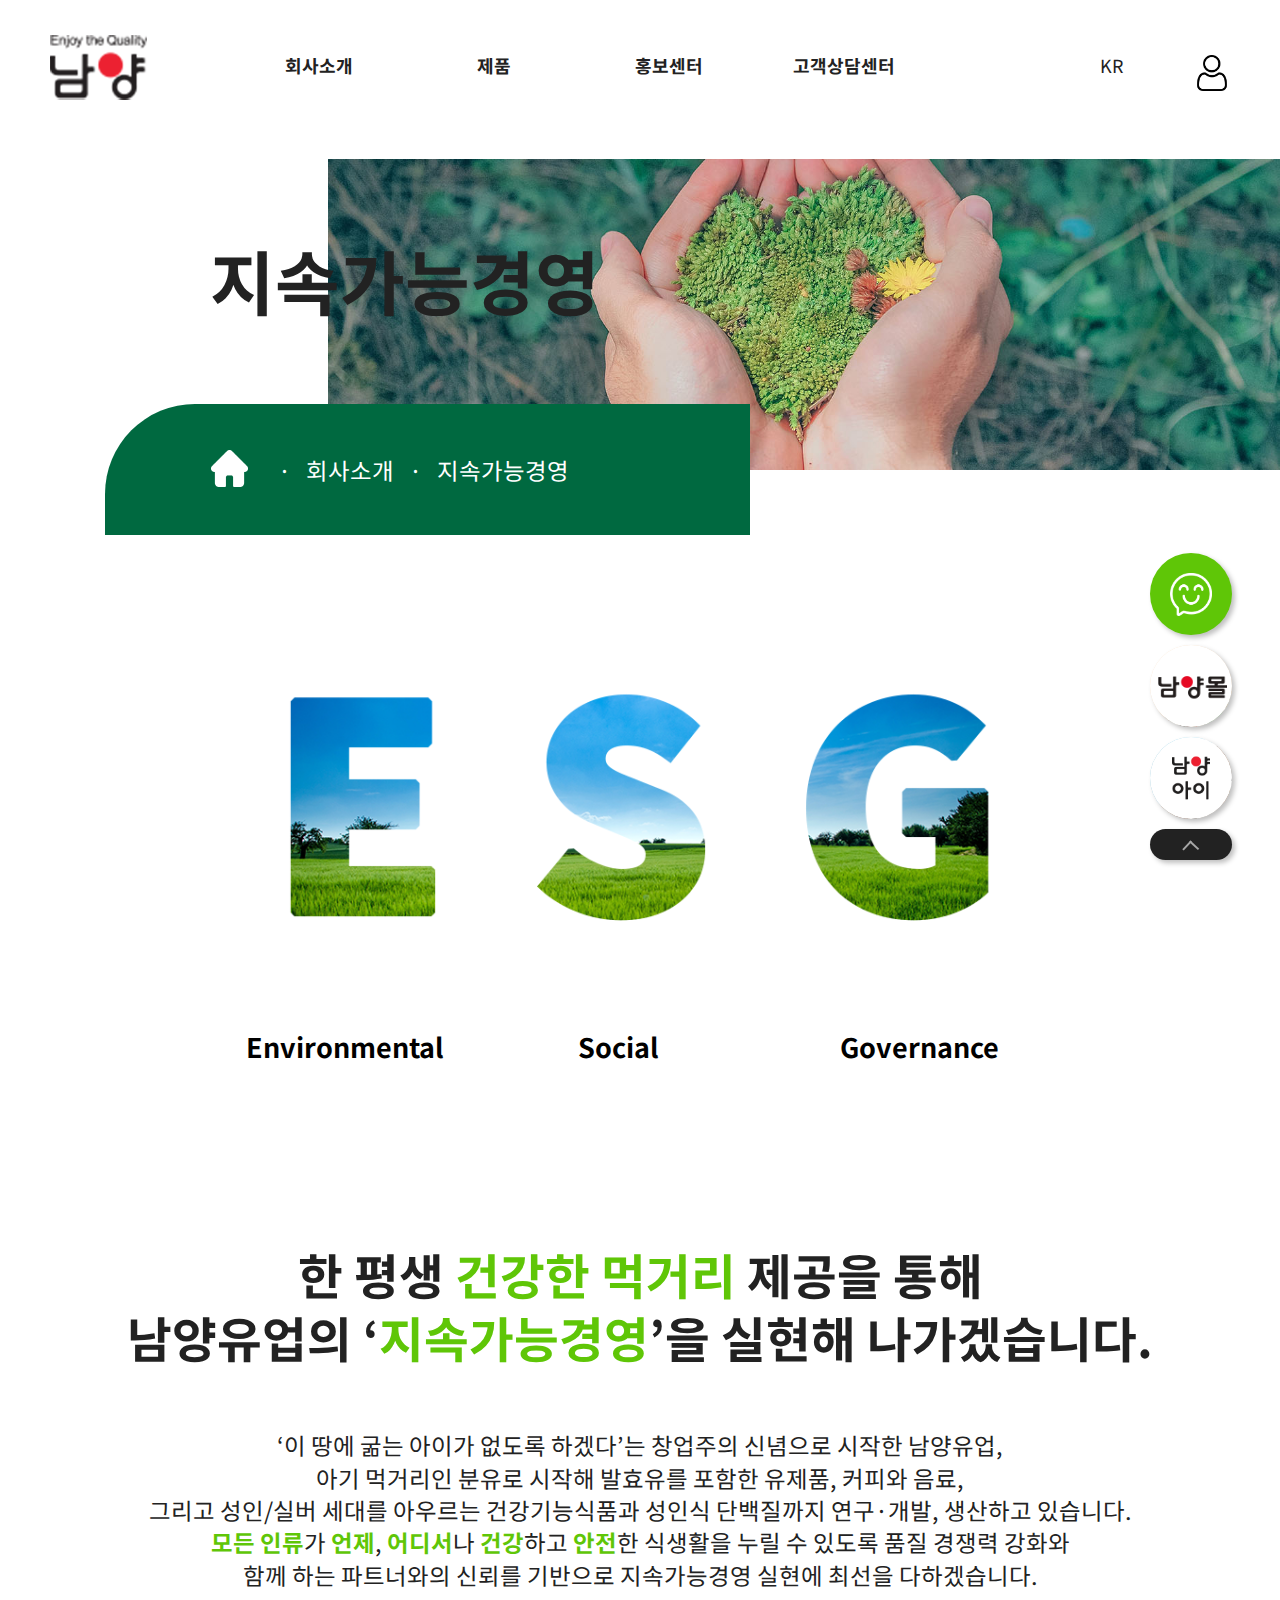
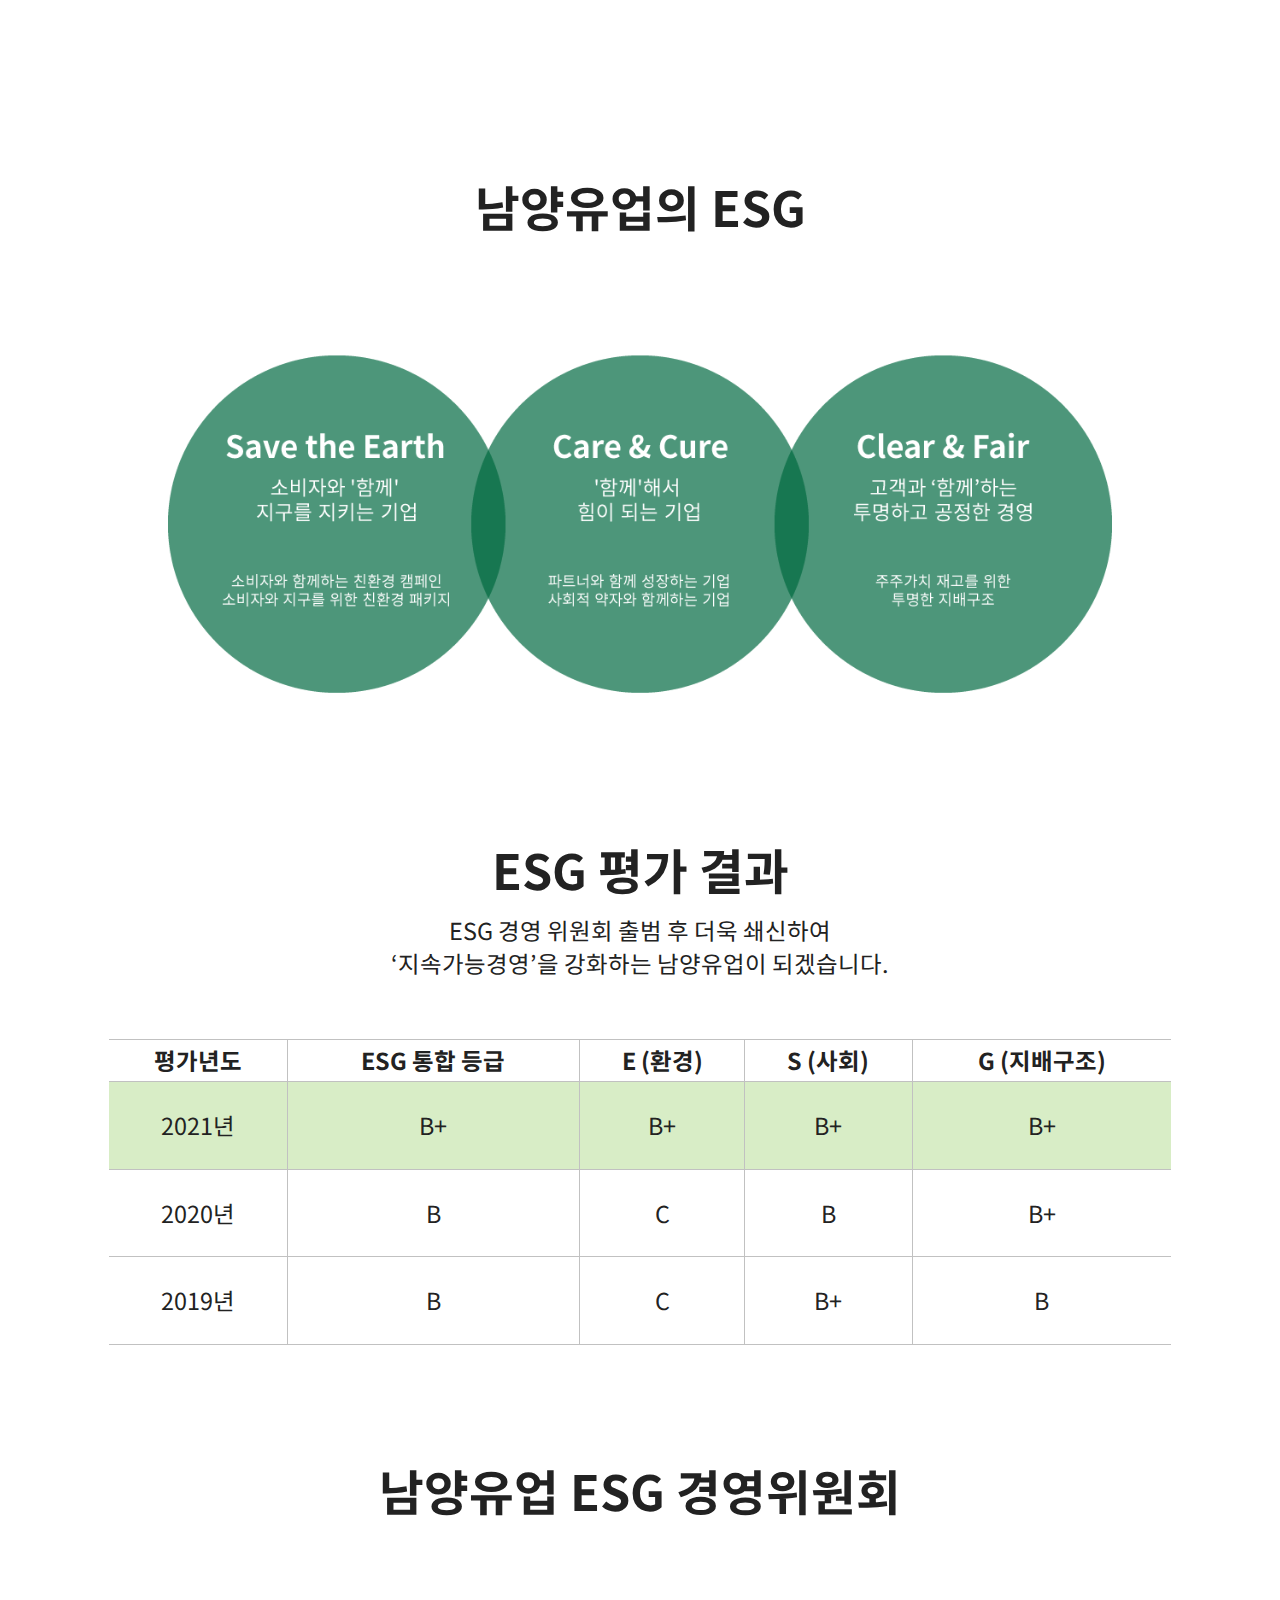
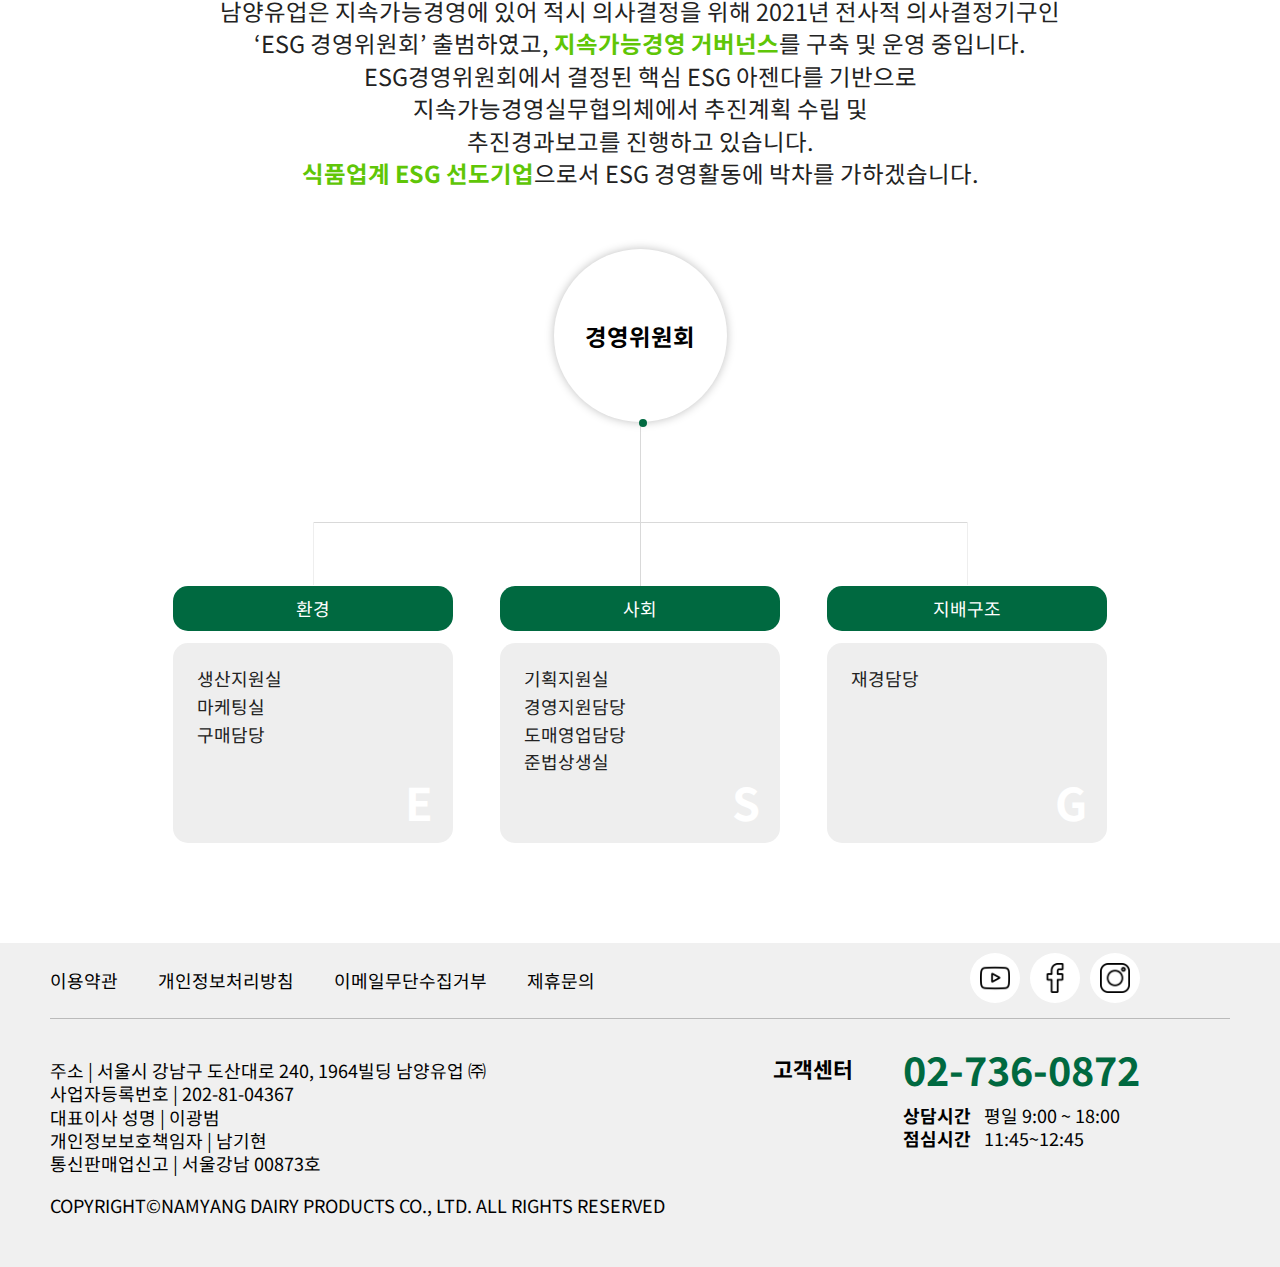
==== commit e47fdf57: "220925_1" ====
--- a/sub.html
+++ b/sub.html
@@ -16,7 +16,6 @@
     <script src="js/header_scroll.js"></script>
     <script src="js/quick.js"></script>
     <script src="js/m_nav.js"></script>
-    <script src="js/img.js"></script>
 </head>
 <body>
 <header id="sub_header">
@@ -109,7 +108,7 @@
       </div>
     </div>
   </header>
-  <div class="inner">
+
     <section id="main_tit">
       <img src="images/sub_main.jpg" alt="지속가능경영 사진">
       <h1>지속가능경영</h1>
@@ -118,6 +117,7 @@
         <p><span>·</span>회사소개<span>·</span>지속가능경영</p>
       </div>
     </section>
+    <div class="inner">
     <section id="section1">
       <div class="esg">
         <img src="images/ESG.png" alt="ESG 글씨">
@@ -144,6 +144,7 @@
     <section id="section3">
       <h2 class="sec3_tit">남양유업의 ESG</h2>
       <img src="images/sub_pc.png" alt="남양유업 ESG 설명" class="circle_txt">
+      <img src="images/sub_mob.png" alt="남양유업 ESG 설명" class="circle_txt">
     </section>
     <section id="section4">
       <h2 class="sec4_tit">ESG 평가 결과</h2>
--- a/css/sub_style.css
+++ b/css/sub_style.css
@@ -314,6 +314,7 @@
     padding-top: 159px;
     position: relative;
     z-index: -1;
+    margin-left: 105px;
 }
 #main_tit::after{
     content: '';
@@ -423,6 +424,9 @@
     display: block;
     margin: 0 auto;
     padding-top: 60px;
+}
+#section3 .circle_txt:nth-of-type(2){
+    display: none;
 }
 
 /*********************section4****************************/
@@ -955,9 +959,12 @@
      }
      #main_tit {
         padding-top: 159px;
+        padding-bottom: 100px;
         position: relative;
         top: 159px;
         z-index: -1;
+        overflow: hidden;
+        margin-left: 0px;
     }
     #main_tit > img {
         display: none;
@@ -967,12 +974,12 @@
     #main_tit h1 {
         position: absolute;
         top: 0;
-        left: 20px;
+        left: 40px;
     }
     #main_tit .tit_bread {
         align-items: left;
         position: absolute;
-        bottom: -40px;
+        bottom: 40px;
         left: 20px;
         z-index: 5;
     }
@@ -983,12 +990,20 @@
         height: 131px;
         border-top-left-radius: 90px;
         position: absolute;
-        bottom: -90px;
+        bottom: 0px;
         left: 0;
         z-index: 2;
-        transform: translateX(-41px);
-    }
-     #section1 {
+        transform: translateX(0px);
+    }
+    #main_tit .tit_bread {
+        align-items: left;
+        position: absolute;
+        bottom: 40px;
+        left: 50px;
+        z-index: 5;
+    }
+
+    #section1 {
         padding-top: 365px;
     }
     #section1 .esg .esg_txt p {
@@ -1010,7 +1025,37 @@
         border-radius: 15px;
         margin-top: 12px;*/
     }
-}
+    #footer .inner .foot_top > .flex {
+        /*justify-content: space-between;
+        width: 100%;*/
+        margin-right: 0px;
+    }
+    #footer .inner .foot_top .foot_txt1.flex {
+        display: grid;
+        grid-template-areas: 
+        'area1 area2'
+        'area3 area4';
+    }
+    #footer .foot_top .flex .foot_txt1 a {
+        margin: 27px auto;
+    }
+    #footer .foot_top .foot_txt1 a:nth-child(1){
+        grid-area: area1;
+    }
+    #footer .foot_top .foot_txt1 a:nth-child(2){
+        grid-area: area2;
+    }
+    #footer .foot_top .foot_txt1 a:nth-child(3){
+        grid-area: area3;
+    }
+    #footer .foot_top .foot_txt1 a:nth-child(4){
+        grid-area: area4;
+    }
+    #footer .foot_top .foot_icon{
+        margin: auto 0;
+    }
+}
+
 @media all and (max-width:890px){
     #section5 .sec5_chart > p span {
         background-color: #ffffff;
@@ -1033,4 +1078,210 @@
         width: 200px;
         height: 176px;
     }
+}
+
+@media all and (max-width:767px){
+    #section3 .circle_txt:nth-of-type(1){
+        display: none;
+    }#section3 .circle_txt:nth-of-type(2){
+        display: block;
+    }
+}
+
+@media all and (max-width:666px){
+    #section1 .esg .esg_txt p {
+        font-size: 0.9rem;
+    }
+    #section1 .esg .esg_txt p:nth-child(1) {
+        padding-left: 2%;
+        padding-right: 4%;
+    }
+    
+    #section1 .esg .esg_txt p:nth-child(2) {
+        padding-right: 5%;
+    }
+    
+}
+
+@media all and (max-width:444px){
+    .inner {
+        max-width: 1920px;
+        /* min-width: 1200px; */
+        margin: 0 auto;
+        padding: 0 10px;
+        box-sizing: border-box;
+    }
+    h1 {
+        font-size: 2.1rem;
+        font-weight: 700;
+        line-height: 5rem;
+    }      
+    h2 {
+        font-size: 2rem;
+        font-weight: 700;
+        line-height: 5rem;
+    }
+    #sub_header .flex {
+        /* justify-content: space-around; */
+        padding-right: 50px;
+    }
+    #sub_header .logo {
+        padding-top: 46px;
+    }
+    #sub_header .logo a img {
+        width: 72%;
+        padding-left: 20px;
+    }
+    #sub_header .language {
+        margin-right: 20px;
+        width: 48px;
+        padding-top: 55px;
+    }
+    #main_tit h1 {
+        position: absolute;
+        top: 0;
+        left: 0px;
+    }
+    #main_tit::after {
+        content: '';
+        background-color: #006940;
+        width: 150%;
+        height: 74px;
+        border-top-left-radius: 90px;
+        position: absolute;
+        bottom: 0;
+        left: 0;
+        z-index: 2;
+        transform: translateX(-6PX);
+    }
+    #main_tit .tit_bread {
+        align-items: left;
+        position: absolute;
+        bottom: 20PX;
+        left: 44px;
+        z-index: 5;
+    }
+    #main_tit .tit_bread img {
+        width: 25PX;
+        height: 25PX;
+    }
+    #main_tit .tit_bread p {
+        font-size: 1rem;
+        color: #ffffff;
+        padding-left: 0px;
+        padding-top: 0PX;
+    }
+    #main_tit .tit_bread p span {
+        padding: 0 10px;
+    }
+    #section1 {
+        padding-top: 200px;
+    }
+    #section1 .esg .esg_txt p {
+        font-size: 0.7rem;
+    }
+    #section1 .esg .esg_txt p:nth-child(1) {
+        padding-left: 2%;
+        padding-right: 4%;
+    }
+    #section1 .esg .esg_txt p:nth-child(2) {
+        padding-right: 5%;
+    }
+    #section2 {
+        padding-top: 20px;
+    }
+    #section2 .sec2_tit {
+        text-align: center;
+        line-height: 2.5rem;
+    }
+    #section2 .sec2_txt {
+        font-size: 1rem;
+        text-align: center;
+        line-height: 1.4rem;
+        padding-top: 30px;
+    }
+    #section3 {
+        padding-top: 50px;
+    }
+    #section3 .circle_txt {
+        width: 80%;
+        display: block;
+        margin: 0 auto;
+        padding-top: 20px;
+    }
+    #section4 {
+        padding-top: 50px;
+    }
+    #section4 table {
+        width: 100%;
+        border-top: 1px solid #c1c1c1;
+        border-collapse: collapse;
+        margin: 0 auto;
+    }
+    #section4 .sec4_txt {
+        text-align: center;
+        font-size: 1rem;
+        line-height: 1.4rem;
+        padding-bottom: 20px;
+    }
+    #section4 table th, #section4 table td {
+        border-bottom: 1px solid #c1c1c1;
+        border-left: 1px solid #c1c1c1;
+        padding: 10px;
+        text-align: center;
+        font-size: 1rem;
+    }
+    #section5 {
+        padding-top: 50px;
+        padding-bottom: 50px;
+    }
+    #section5 .sec5_tit {
+        text-align: center;
+        line-height: 2.5rem;
+    }
+    #section5 .sec5_txt {
+        text-align: center;
+        font-size: 1rem;
+        line-height: 1.4rem;
+        padding-top: 20px;
+    }
+    #section5 .sec5_chart > p {
+        display : none;
+    }
+    #section5 .sec5_chart .flex {
+        display: block;
+    }    
+    #section5 .sec5_chart > div::before {
+        display: none;
+    }
+    #section5 .sec5_chart div .chart_cont {
+        position: relative;
+        width: 80%;
+        margin: 0 auto;
+    }
+    #section5 .sec5_chart div .chart_cont div {
+        width: 100%;
+        height: 200px;
+        margin-bottom: 30px;
+    }
+    #section5 .sec5_chart div .chart_cont::before {
+        content: '';
+        display: block;
+        width: 1px;
+        height: 63px;
+        background-color: #eeeeee;
+        position: absolute;
+        top: -64px;
+        left: 50%;
+    }
+    #section5 .sec5_chart::before {
+        content: '';
+        display: none;
+        width: 1px;
+        height: 164px;
+        background-color: #d9d9d9;
+        position: absolute;
+        top: 234px;
+        left: 50%;
+    }
 }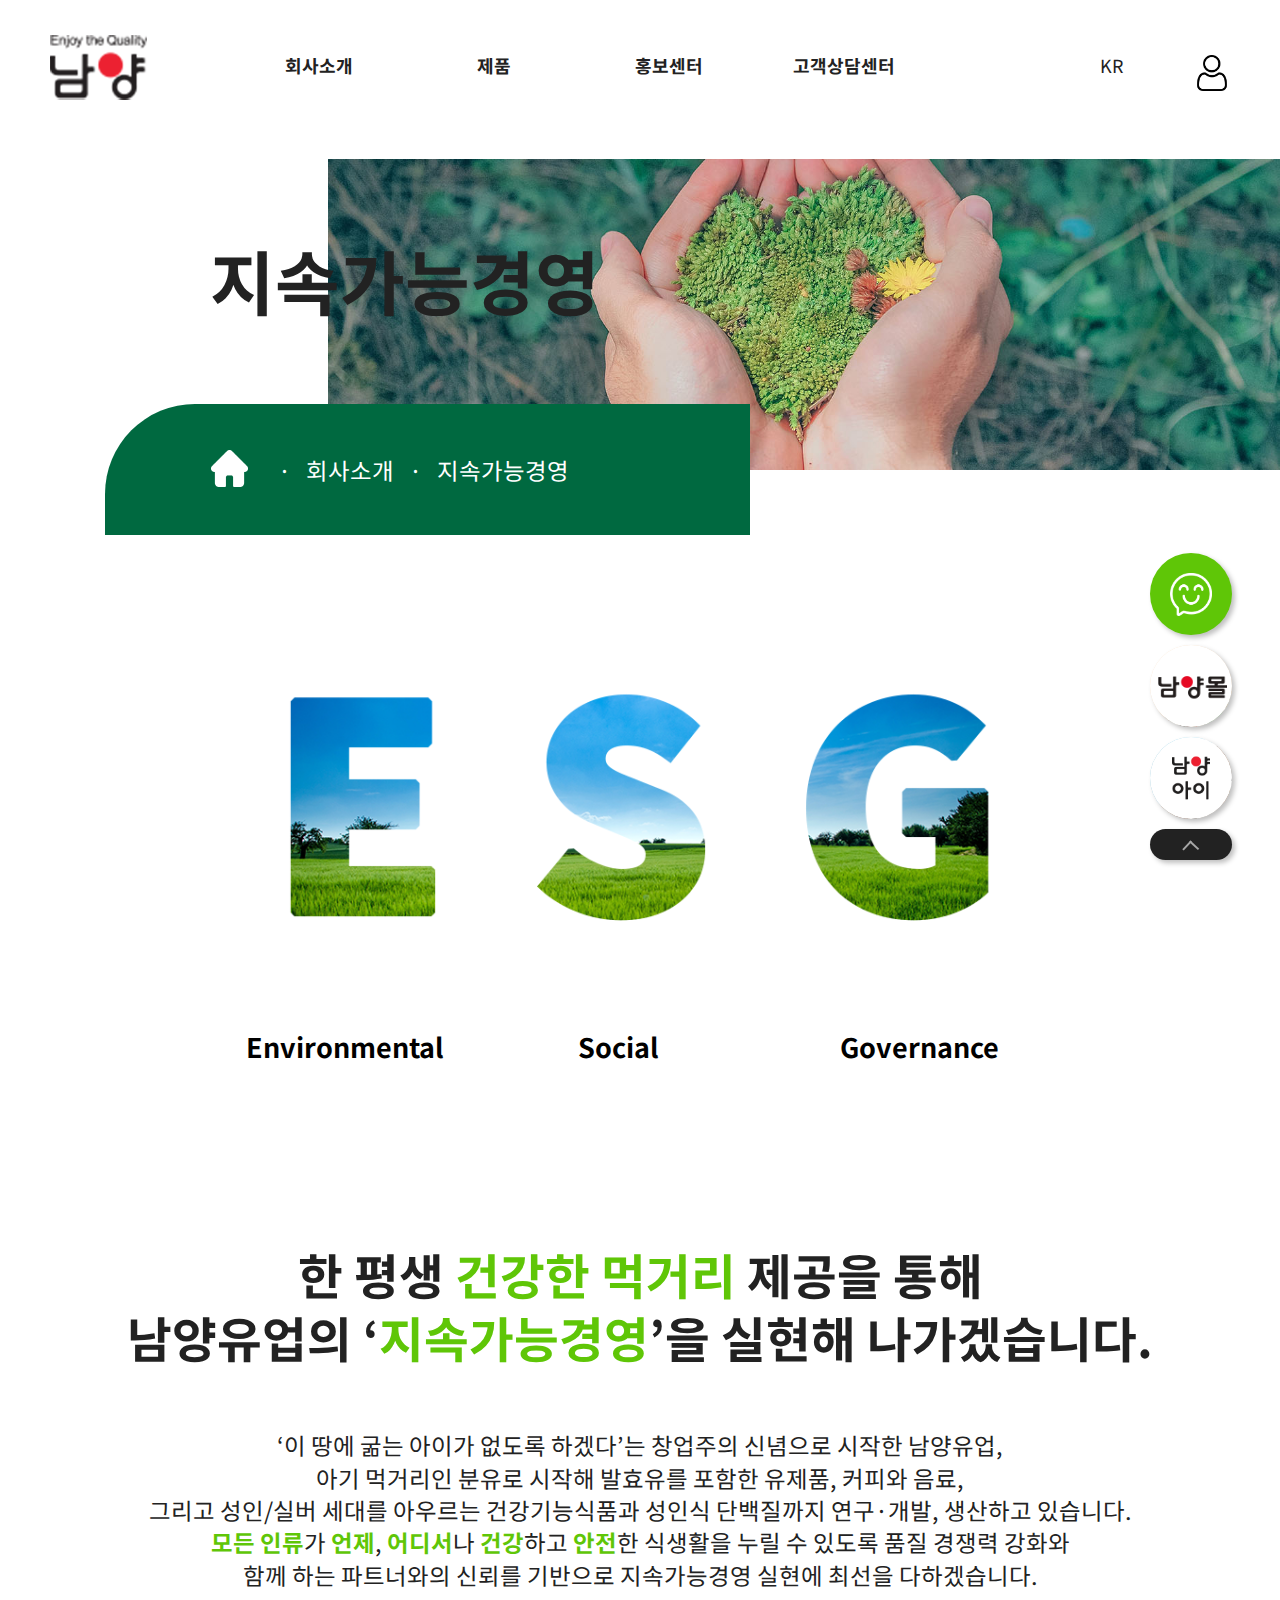
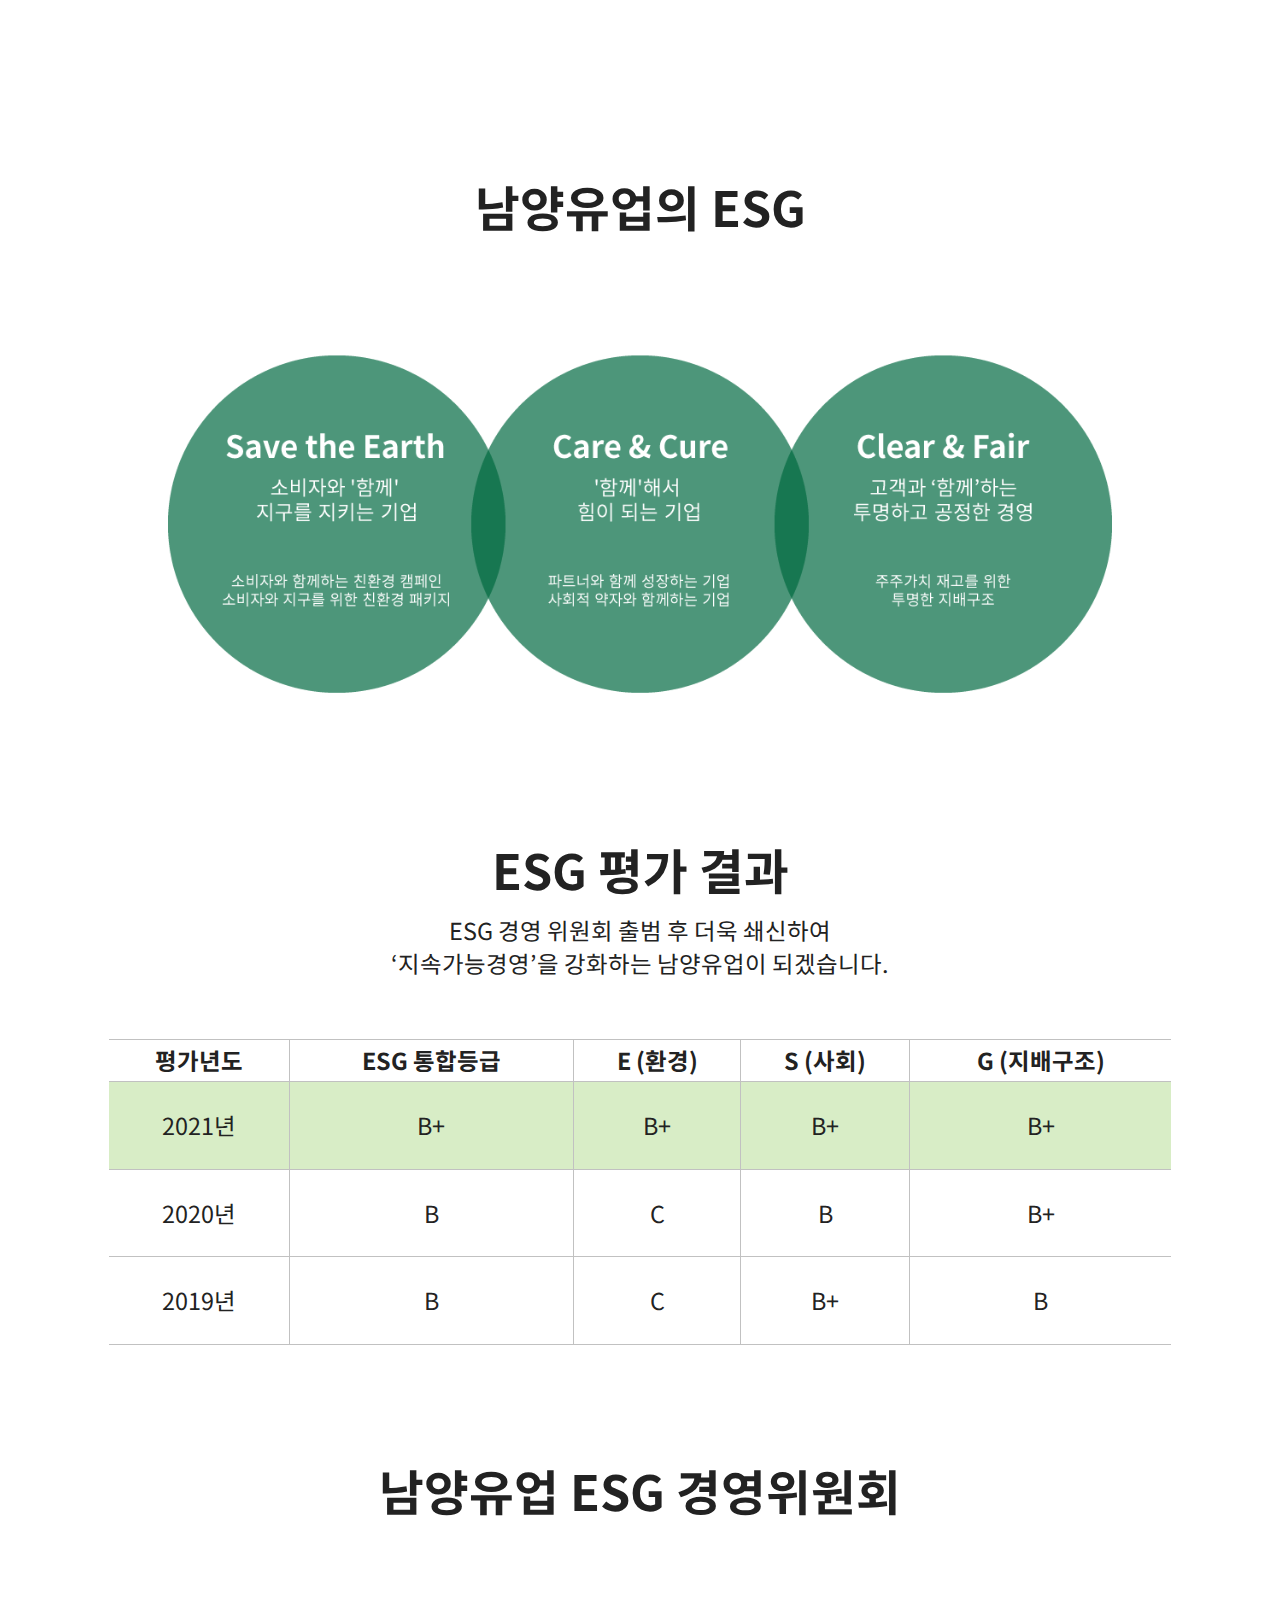
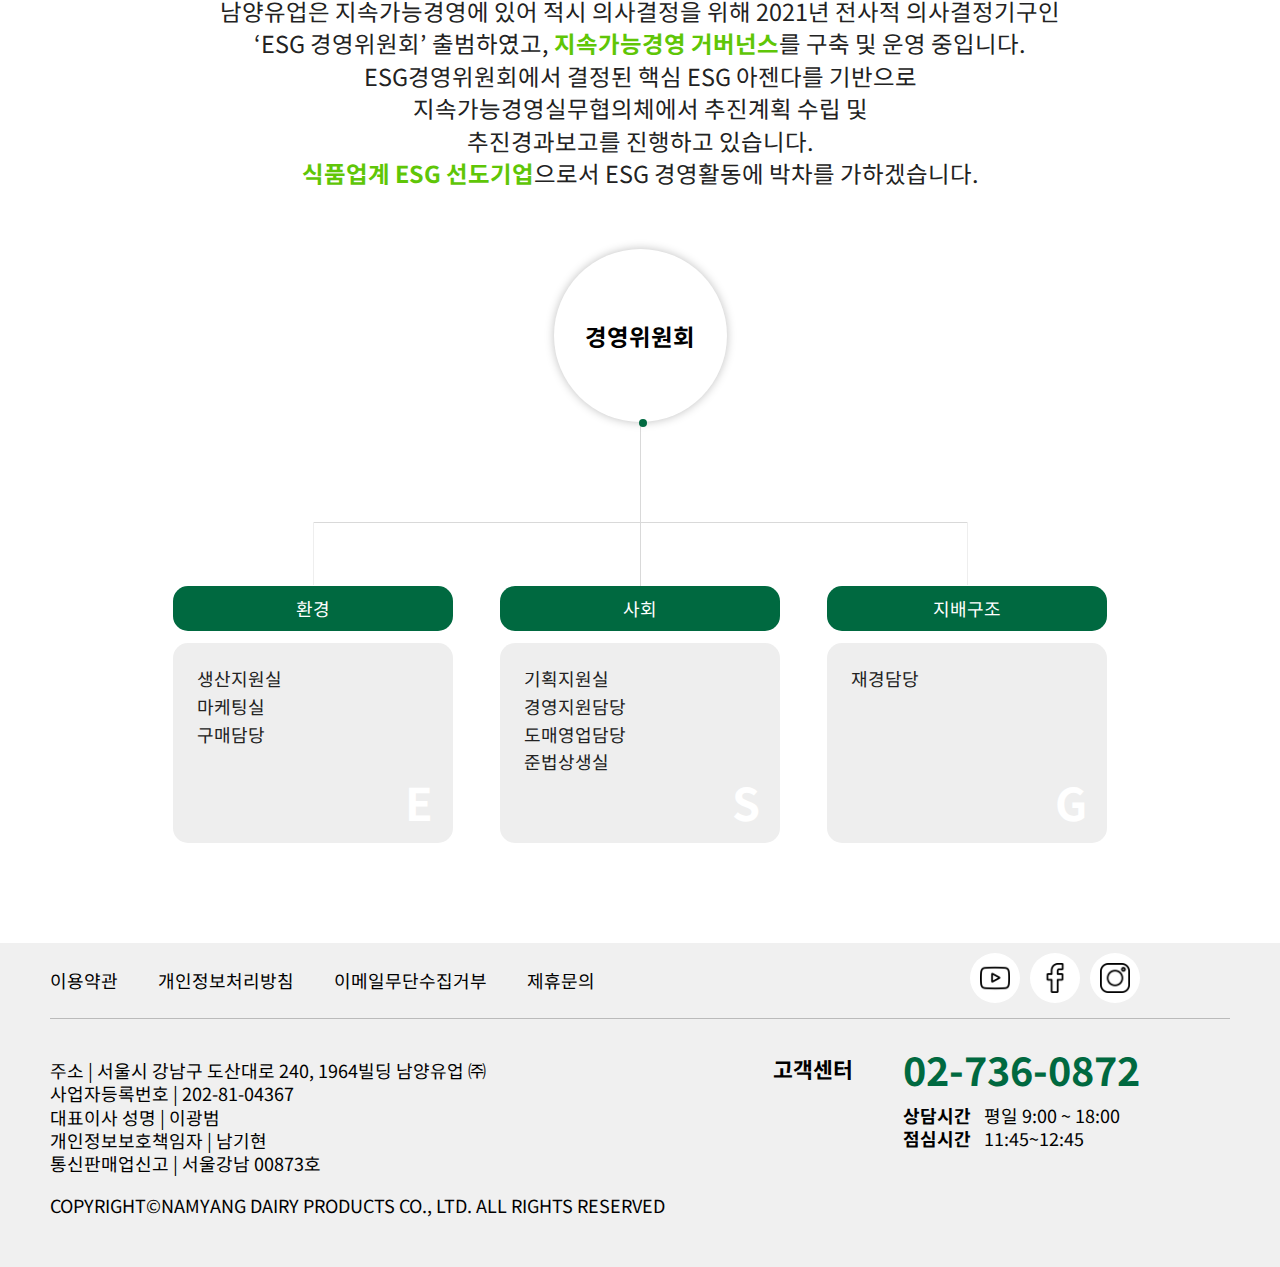
==== commit 12eadd44: "221014_1" ====
--- a/sub.html
+++ b/sub.html
@@ -57,7 +57,7 @@
       <nav id="m_nav">
         <div id="popup_nav">
           <div class="LeftWrap">
-              <a href="#" class="close1">X</a>
+              <a href="#none" class="close1">X</a>
           
               <div id="wrap_head">
                 <ul id="btn1">
@@ -90,7 +90,7 @@
               </div>
           </div>
           </div>
-          <a href="#" class="open1"><span></span><span></span><span></span></a>
+          <a href="#none" class="open1"><span></span><span></span><span></span></a>
           
       </nav>
       <div class="flex">
@@ -154,10 +154,10 @@
         <table border="0">
           <tr>
             <th>평가년도</th>
-            <th>ESG 통합 등급</th>
-            <th>E (환경)</th>
-            <th>S (사회)</th>
-            <th>G (지배구조)</th>
+            <th><b>ESG</b> 통합등급</th>
+            <th>E <b> (환경)</b></th>
+            <th>S <b> (사회)</b></th>
+            <th>G <b> (지배구조)</b></th>
           </tr>
           <tr>
             <td>2021년</td>
--- a/css/sub_style.css
+++ b/css/sub_style.css
@@ -229,18 +229,18 @@
         right:0; 
         z-index:100;
     }
-	.LeftWrap div{
-        margin:80px 0 0 30px;
-    }
-    .LeftWrap div::after{
+	.LeftWrap div {
+        margin: 128px 0 0 30px;
+    }
+    .LeftWrap div::after {
         display: block;
         content: '';
         width: 100%;
         height: 1px;
         background-color: #222222;
-        position: absolute;       
-        top: 70px;
-        right: 0; 
+        position: absolute;
+        top: 128px;
+        right: 0;
     }
     .LeftWrap #wrap_head #btn1 > li{
         font-size: 2rem;
@@ -263,21 +263,21 @@
     .LeftWrap #wrap_head #btn1 li ul li:last-child{
         padding-bottom: 10px;
     }
-	.close1{
-        display:block; 
-        width:30px; 
-        height:30px; 
-        line-height:30px; 
-        font-size:40px; 
-        font-weight:bold; 
-        background:#fff; 
-        color:#222222; 
-        border-radius:15px; 
-        text-align:center; 
-        text-decoration:none; 
-        position:absolute; 
-        top:15px; 
-        right:15px;
+	.close1 {
+        display: block;
+        width: 30px;
+        height: 30px;
+        line-height: 30px;
+        font-size: 40px;
+        font-weight: bold;
+        background: #fff;
+        color: #222222;
+        border-radius: 15px;
+        text-align: center;
+        text-decoration: none;
+        position: absolute;
+        top: 51px;
+        right: 32px;
     }
 	.open1{
         display:none;
@@ -458,6 +458,10 @@
 #section4 table th{
     padding: 10px 0;
 }
+#section4 table th b{
+    display: inline;
+    font-weight: 700;
+}
 #section4 table td{
     padding: 33px 0;
 }
@@ -704,7 +708,7 @@
     position: fixed;
     right: 48px;
     bottom: 40px;
-    z-index: 100;
+    /* z-index: 100; */
 }
 #quick_btn div button{
     display: block;
@@ -1004,7 +1008,7 @@
     }
 
     #section1 {
-        padding-top: 365px;
+        padding-top: 250px;
     }
     #section1 .esg .esg_txt p {
         /*display: inline;
@@ -1012,6 +1016,12 @@
         font-size: 1.2rem;
         /*font-weight: 700;
         padding-right: 5%;*/
+    }
+    #section2 {
+        padding-top: 100px;
+    }
+    #section3 {
+        padding-top: 100px;
     }
     #section5 .sec5_chart > div {
         /*padding-top: 164px;*/
@@ -1086,6 +1096,51 @@
     }#section3 .circle_txt:nth-of-type(2){
         display: block;
     }
+    #section4 table th b{
+        display: none;
+    }
+    #section5{
+        padding-bottom: 50px;
+    }
+    #section5 .sec5_chart > p {
+        display : none;
+    }
+    #section5 .sec5_chart .flex {
+        display: block;
+    }    
+    #section5 .sec5_chart > div::before {
+        display: none;
+    }
+    #section5 .sec5_chart div .chart_cont {
+        position: relative;
+        width: 80%;
+        margin: 0 auto;
+    }
+    #section5 .sec5_chart div .chart_cont div {
+        width: 100%;
+        height: 200px;
+        margin-bottom: 30px;
+    }
+    #section5 .sec5_chart div .chart_cont::before {
+        content: '';
+        display: none;
+        width: 1px;
+        height: 63px;
+        background-color: #eeeeee;
+        position: absolute;
+        top: -64px;
+        left: 50%;
+    }
+    #section5 .sec5_chart::before {
+        content: '';
+        display: none;
+        width: 1px;
+        height: 164px;
+        background-color: #d9d9d9;
+        position: absolute;
+        top: 234px;
+        left: 50%;
+    }
 }
 
 @media all and (max-width:666px){
@@ -1103,7 +1158,7 @@
     
 }
 
-@media all and (max-width:444px){
+@media all and (max-width:626px){
     .inner {
         max-width: 1920px;
         /* min-width: 1200px; */
@@ -1137,10 +1192,134 @@
         width: 48px;
         padding-top: 55px;
     }
+    #section2 .sec2_tit {
+        text-align: center;
+        line-height: 2.5rem;
+    }
+    #quick_btn {
+        position: fixed;
+        right: 10px;
+        bottom: 18px;
+        /* width: 100px; */
+        /* z-index: 100; */
+    }
+    #quick_btn .consulting .con_btn img {
+        height: 35px;
+    }
+    #quick_btn .consulting .con_btn span {
+        background-color: #5FC607;
+        border-radius: 50%;
+        display: block;
+        width: 60px;
+        height: 60px;
+        /* text-align: center; */
+        display: flex;
+        align-items: center;
+        justify-content: center;
+        box-shadow: 3px 3px 5px rgb(0 0 0 / 25%);
+    }
+    #quick_btn .consulting .consulting_box {
+        background-color: #f3f3f3;
+        border-radius: 10px;
+        /* padding: 30px; */
+        position: absolute;
+        bottom: -181px;
+        right: -3px;
+        /* display: none; */
+        z-index: -1;
+        height: 0;
+        overflow: hidden;
+        transition: 0.8s;
+        padding: 0 30px;
+        /* box-sizing: border-box; */
+        /* opacity: 0; */
+        z-index: 50;
+    }
+    #quick_btn .namyangmall .mall_btn span, #quick_btn .namyangi .i_btn span {
+        background-color: #fff;
+        border-radius: 50%;
+        display: block;
+        width: 60px;
+        height: 60px;
+        /* text-align: center; */
+        display: flex;
+        align-items: center;
+        justify-content: center;
+        box-shadow: 3px 3px 5px rgb(0 0 0 / 25%);
+    }
+    #quick_btn .namyangmall .mall_btn img {
+        height: 19px;
+    }
+    #quick_btn .namyangi .i_btn img {
+        height: 47px;
+    }
+    #quick_btn .namyangi a, #quick_btn .namyangmall a {
+        display: block;
+        position: absolute;
+        bottom: 0;
+        right: 0;
+        z-index: -1;
+        border-radius: 50px;
+        height: 60px;
+        /* display: none; */
+        width: 60px;
+        transition: 0.8s;
+        overflow: hidden;
+        /* background-color: black; */
+    }
+    #quick_btn .namyangi.active a, #quick_btn .namyangmall.active a {
+        /* display: block; */
+        width: 273px;
+        /* transform: translateX(67px); */
+        position: absolute;
+        right: 0;
+    }
+    #quick_btn .namyangi .i_on, #quick_btn .namyangmall .mall_on {
+        width: auto;
+        height: 60px;
+        /* border-top-right-radius: 50px; */
+        /* border-bottom-right-radius: 50px; */
+        transform: translateX(72px);
+        border-radius: 50px;
+    }
+    #quick_btn .top_btn {
+        background-color: #222222;
+        /* padding: 0 30px 8px 30px; */
+        width: 60px;
+        height: 27px;
+        border-radius: 50px;
+        margin-top: 10px;
+        font-size: 0px;
+        box-shadow: 3px 3px 5px rgb(0 0 0 / 25%);
+    }
+    #quick_btn .top_btn::after {
+        content: '';
+        display: block;
+        width: 10px;
+        height: 10px;
+        border-bottom: 2px solid #a7a7a7;
+        border-right: 2px solid #a7a7a7;
+        margin: auto;
+        transform: rotate(223deg) translate(7px, 8px);
+        text-align: center;
+    }
+}
+
+@media all and (max-width:444px){
+
+    #main_tit {
+        padding-top: 159px;
+        padding-bottom: 10px;
+        position: relative;
+        top: 131px;
+        z-index: -1;
+        overflow: hidden;
+        margin-left: 0px;
+    }
     #main_tit h1 {
         position: absolute;
         top: 0;
-        left: 0px;
+        left: 23px;
     }
     #main_tit::after {
         content: '';
@@ -1150,7 +1329,7 @@
         border-top-left-radius: 90px;
         position: absolute;
         bottom: 0;
-        left: 0;
+        left: 6px;
         z-index: 2;
         transform: translateX(-6PX);
     }
@@ -1175,8 +1354,8 @@
         padding: 0 10px;
     }
     #section1 {
-        padding-top: 200px;
-    }
+        padding-top: 168px;
+    }    
     #section1 .esg .esg_txt p {
         font-size: 0.7rem;
     }
@@ -1188,7 +1367,7 @@
         padding-right: 5%;
     }
     #section2 {
-        padding-top: 20px;
+        padding-top: 52px;
     }
     #section2 .sec2_tit {
         text-align: center;
@@ -1201,7 +1380,7 @@
         padding-top: 30px;
     }
     #section3 {
-        padding-top: 50px;
+        padding-top: 30px;
     }
     #section3 .circle_txt {
         width: 80%;
@@ -1210,7 +1389,7 @@
         padding-top: 20px;
     }
     #section4 {
-        padding-top: 50px;
+        padding-top: 20px;
     }
     #section4 table {
         width: 100%;
@@ -1245,43 +1424,16 @@
         line-height: 1.4rem;
         padding-top: 20px;
     }
-    #section5 .sec5_chart > p {
-        display : none;
-    }
-    #section5 .sec5_chart .flex {
-        display: block;
-    }    
-    #section5 .sec5_chart > div::before {
-        display: none;
-    }
-    #section5 .sec5_chart div .chart_cont {
-        position: relative;
-        width: 80%;
-        margin: 0 auto;
-    }
-    #section5 .sec5_chart div .chart_cont div {
-        width: 100%;
-        height: 200px;
-        margin-bottom: 30px;
-    }
-    #section5 .sec5_chart div .chart_cont::before {
-        content: '';
-        display: block;
-        width: 1px;
-        height: 63px;
-        background-color: #eeeeee;
-        position: absolute;
-        top: -64px;
-        left: 50%;
-    }
-    #section5 .sec5_chart::before {
-        content: '';
-        display: none;
-        width: 1px;
-        height: 164px;
-        background-color: #d9d9d9;
-        position: absolute;
-        top: 234px;
-        left: 50%;
-    }
+    #section5 .sec5_chart > div{
+        padding: 0;
+    }
+    #quick_btn .consulting .consulting_box div textarea {
+        width: 240px;
+        height: 207px;
+        margin: 25px 0 10px 0;
+        border: none;
+        background-color: #ffffff;
+        border-radius: 10px;
+    }
+
 }